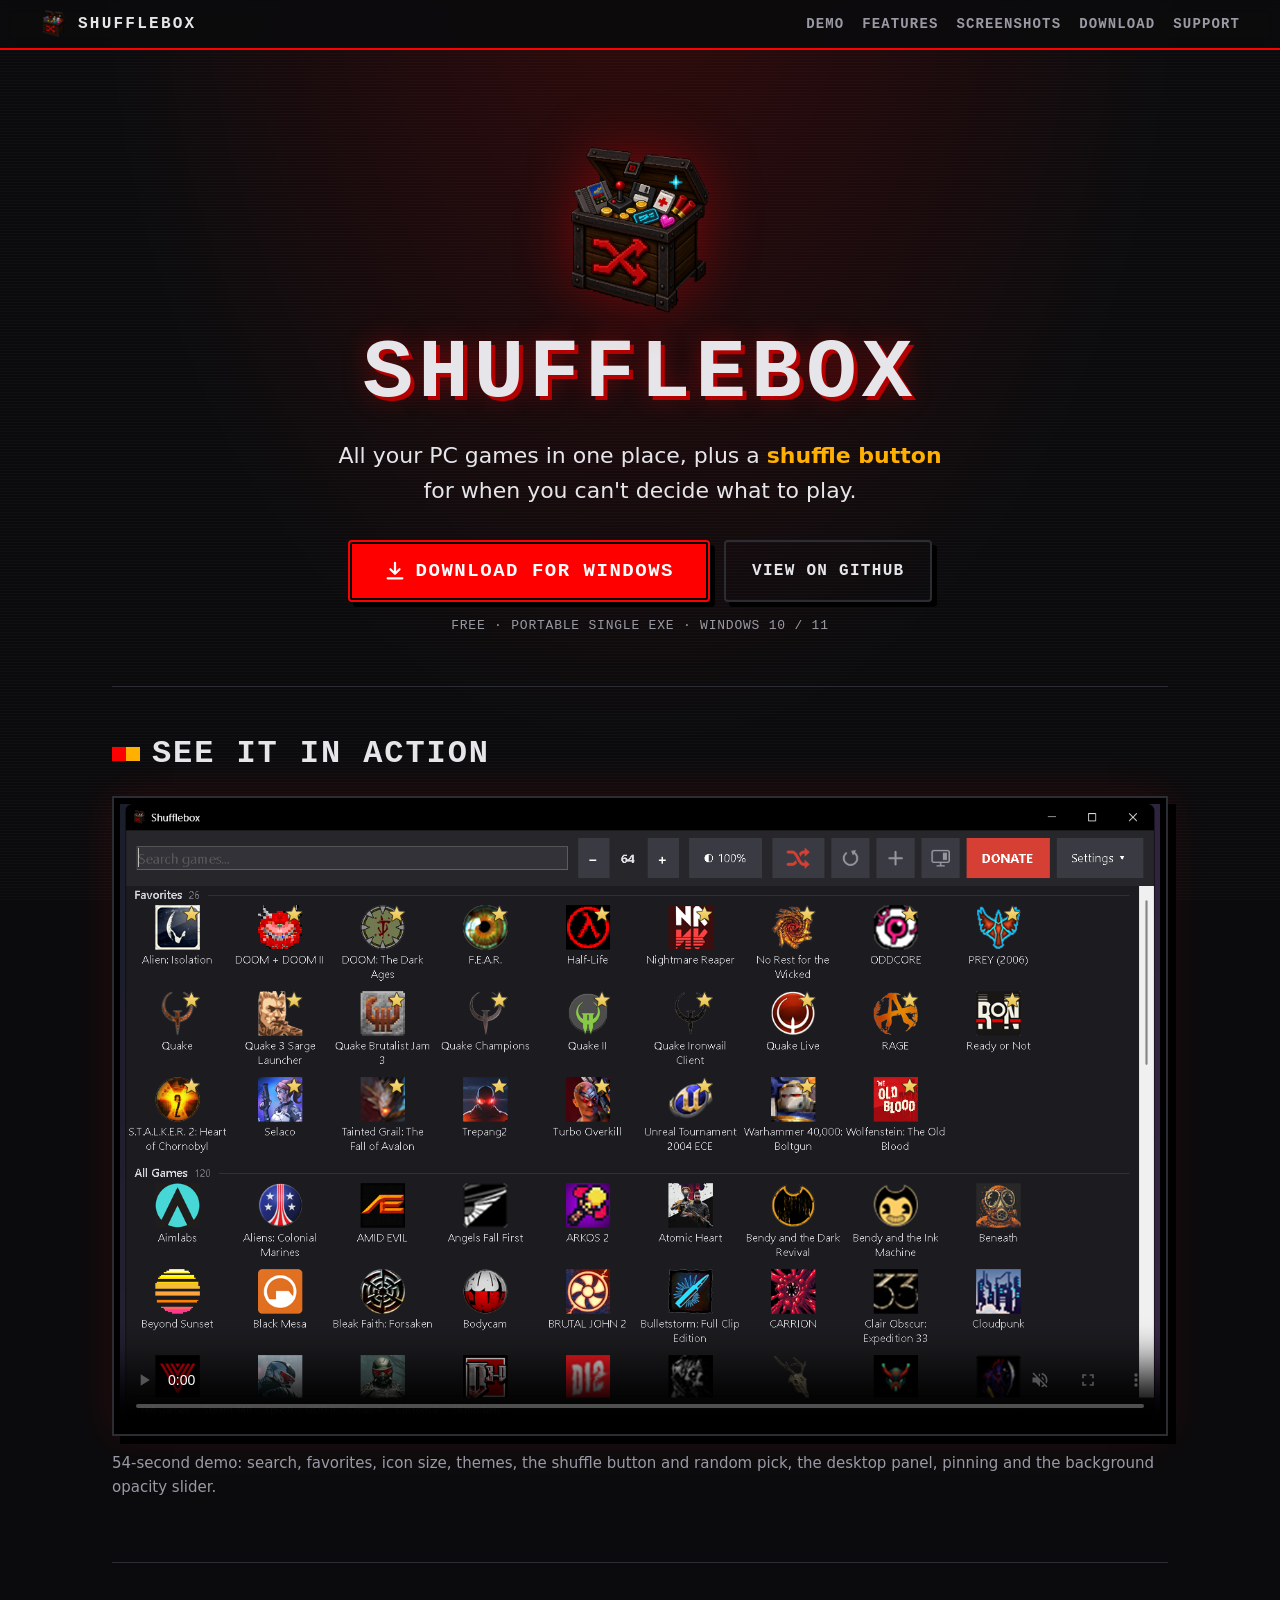
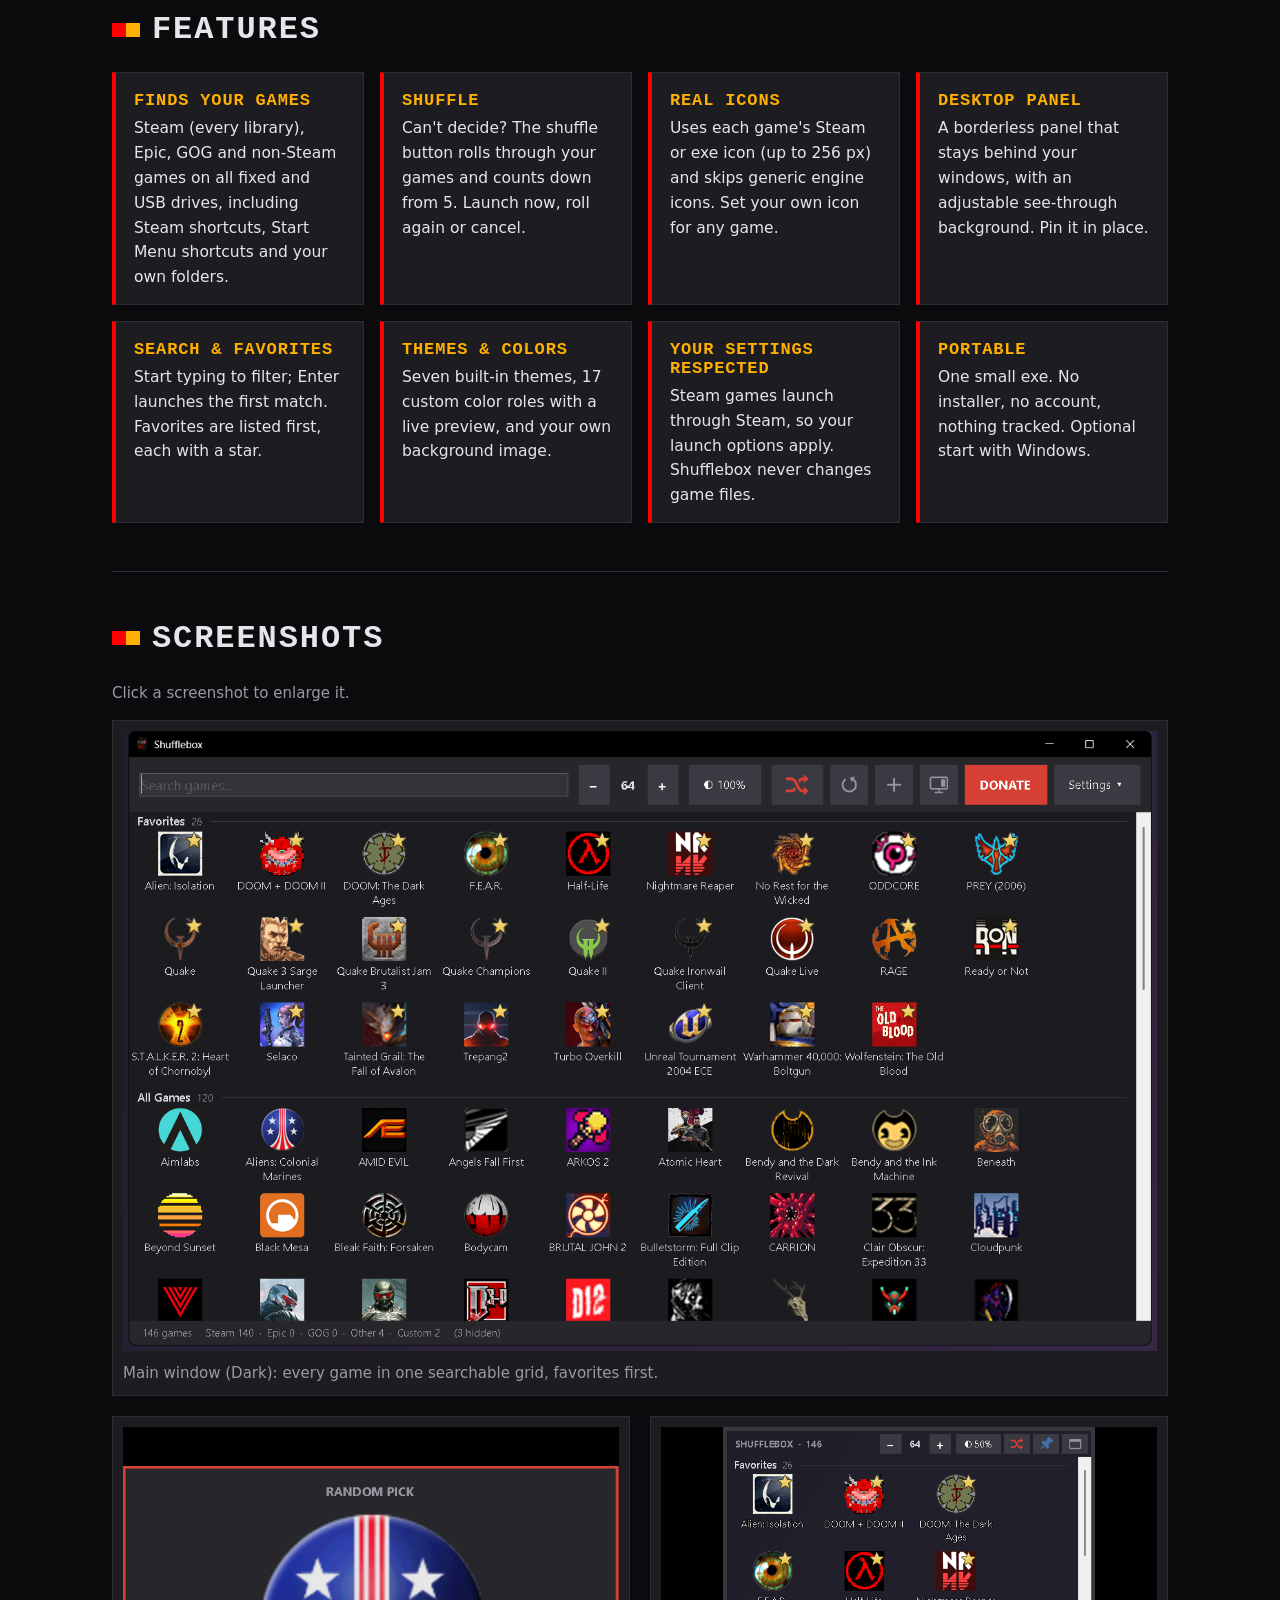
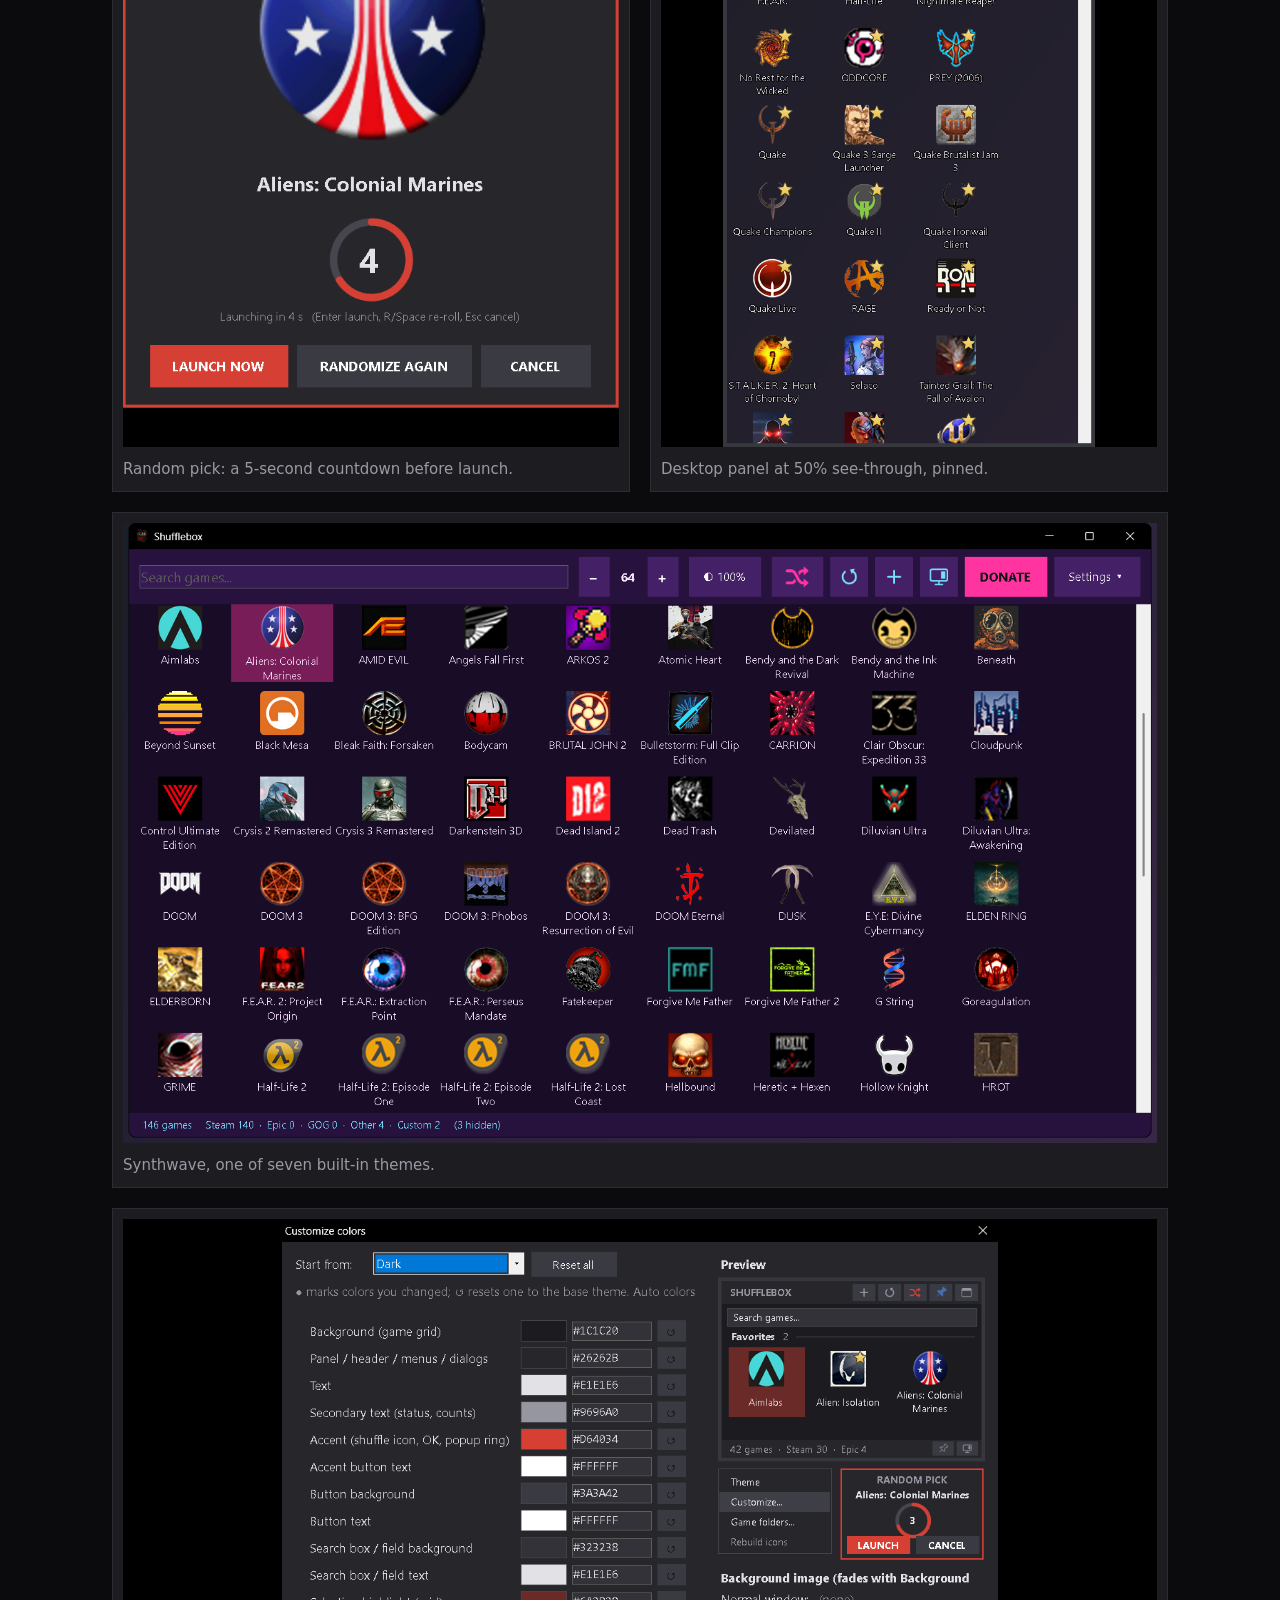
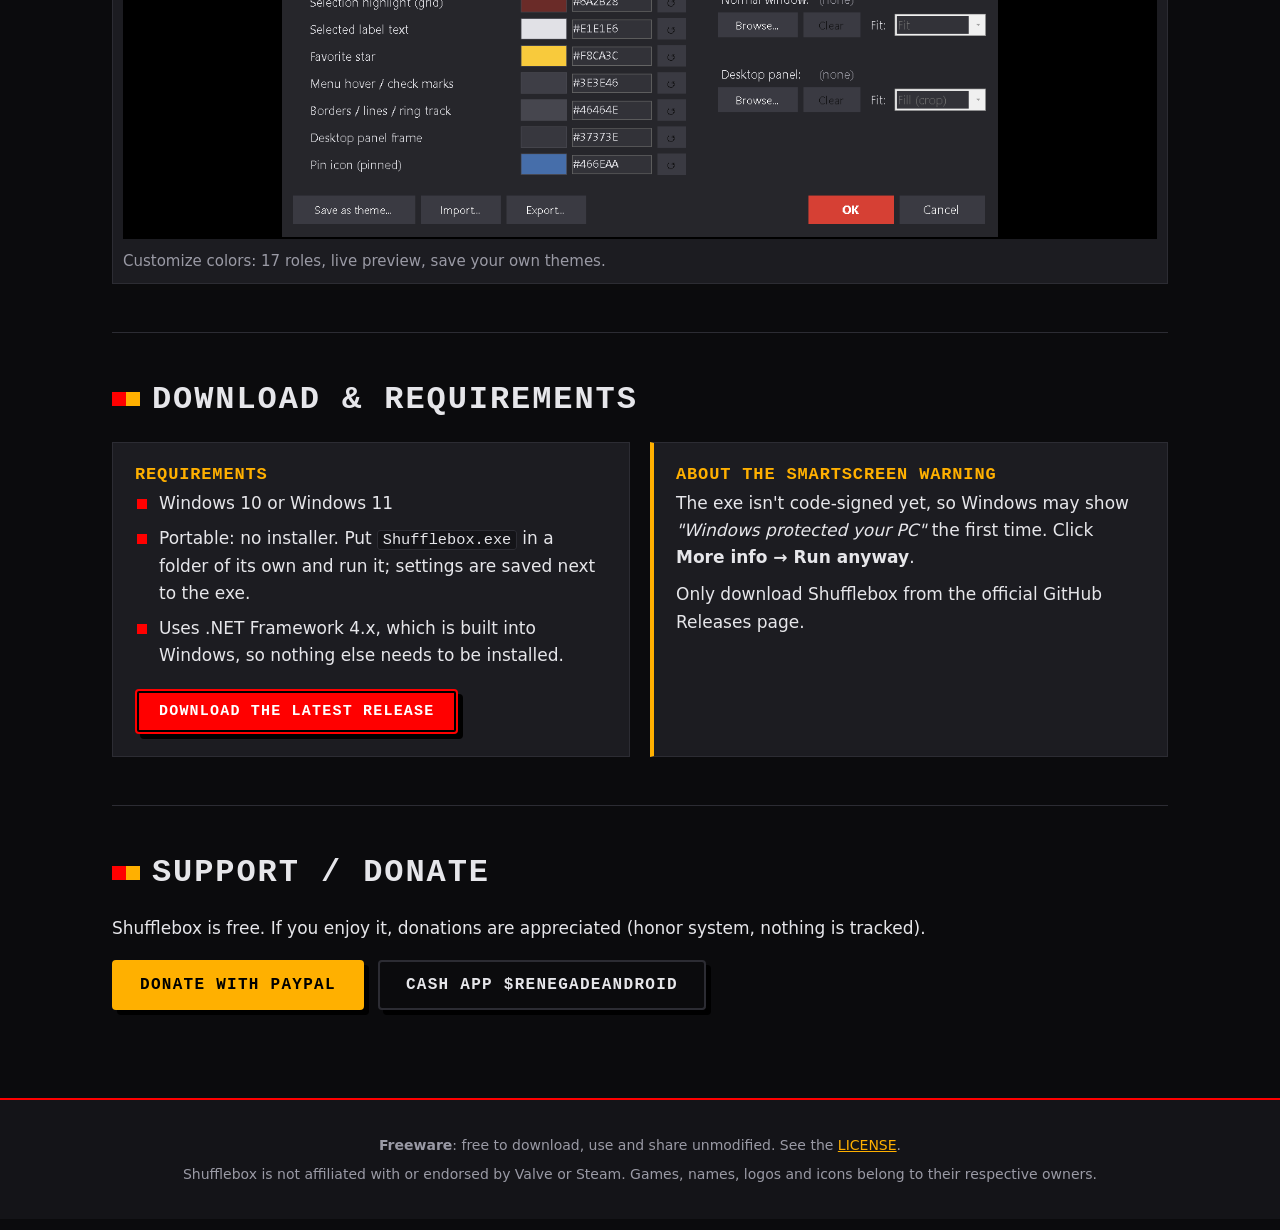
==== docs/index.html @ 8b1acd6e "Shufflebox v1.1.0: README, license, website and media" ====
<!DOCTYPE html>
<html lang="en">
<head>
  <meta charset="utf-8">
  <meta name="viewport" content="width=device-width, initial-scale=1">
  <title>Shufflebox: all your PC games in one place, plus a shuffle button</title>
  <meta name="description" content="Shufflebox is a free, portable Windows game launcher. It finds your Steam, Epic, GOG and non-Steam games, shows them with their real icons, and picks a random game when you can't decide.">
  <meta name="theme-color" content="#0b0b0d">
  <meta property="og:title" content="Shufflebox">
  <meta property="og:description" content="All your PC games in one place, plus a shuffle button for when you can't decide what to play.">
  <meta property="og:image" content="screenshots/main-dark.png">
  <link rel="icon" type="image/png" href="shufflebox-icon.png">
  <link rel="stylesheet" href="style.css">
</head>
<body>
  <a class="skip" href="#main">Skip to content</a>

  <header class="topbar">
    <a class="brand" href="#top"><img src="shufflebox-icon.png" alt="" width="28" height="28"> Shufflebox</a>
    <nav aria-label="Sections">
      <a href="#demo">Demo</a>
      <a href="#features">Features</a>
      <a href="#screenshots">Screenshots</a>
      <a href="#download">Download</a>
      <a href="#support">Support</a>
    </nav>
  </header>

  <main id="main">
    <section class="hero" id="top">
      <img class="logo" src="shufflebox-icon.png" alt="Shufflebox logo" width="168" height="168">
      <h1>Shufflebox</h1>
      <p class="tagline">All your PC games in one place, plus a <span class="hl">shuffle button</span> for when you can't decide what to play.</p>
      <div class="cta">
        <a class="btn btn-primary" href="https://github.com/RENEGADE-ANDROiD/Shufflebox/releases/latest">
          <svg aria-hidden="true" viewBox="0 0 24 24" width="22" height="22"><path d="M12 3v12m0 0-5-5m5 5 5-5M4 20h16" fill="none" stroke="currentColor" stroke-width="2.4" stroke-linecap="round" stroke-linejoin="round"/></svg>
          Download for Windows
        </a>
        <a class="btn btn-secondary" href="https://github.com/RENEGADE-ANDROiD/Shufflebox">View on GitHub</a>
      </div>
      <p class="fineprint">Free &middot; Portable single exe &middot; Windows 10 / 11</p>
    </section>

    <section id="demo" class="section">
      <h2><span class="pix" aria-hidden="true"></span>See it in action</h2>
      <div class="video-frame">
        <video controls muted loop playsinline preload="metadata" poster="screenshots/main-dark.png" width="1320" height="860">
          <source src="media/shufflebox-demo.mp4" type="video/mp4">
          Your browser can't play this video. <a href="media/shufflebox-demo.mp4">Download the demo (MP4)</a>.
        </video>
      </div>
      <p class="caption">54-second demo: search, favorites, icon size, themes, the shuffle button and random pick, the desktop panel, pinning and the background opacity slider.</p>
    </section>

    <section id="features" class="section">
      <h2><span class="pix" aria-hidden="true"></span>Features</h2>
      <ul class="features">
        <li><h3>Finds your games</h3><p>Steam (every library), Epic, GOG and non-Steam games on all fixed and USB drives, including Steam shortcuts, Start Menu shortcuts and your own folders.</p></li>
        <li><h3>Shuffle</h3><p>Can't decide? The shuffle button rolls through your games and counts down from 5. Launch now, roll again or cancel.</p></li>
        <li><h3>Real icons</h3><p>Uses each game's Steam or exe icon (up to 256 px) and skips generic engine icons. Set your own icon for any game.</p></li>
        <li><h3>Desktop panel</h3><p>A borderless panel that stays behind your windows, with an adjustable see-through background. Pin it in place.</p></li>
        <li><h3>Search &amp; favorites</h3><p>Start typing to filter; Enter launches the first match. Favorites are listed first, each with a star.</p></li>
        <li><h3>Themes &amp; colors</h3><p>Seven built-in themes, 17 custom color roles with a live preview, and your own background image.</p></li>
        <li><h3>Your settings respected</h3><p>Steam games launch through Steam, so your launch options apply. Shufflebox never changes game files.</p></li>
        <li><h3>Portable</h3><p>One small exe. No installer, no account, nothing tracked. Optional start with Windows.</p></li>
      </ul>
    </section>

    <section id="screenshots" class="section">
      <h2><span class="pix" aria-hidden="true"></span>Screenshots</h2>
      <p class="hint">Click a screenshot to enlarge it.</p>
      <div class="gallery">
        <figure class="wide">
          <a href="screenshots/main-dark.png" class="zoom"><img src="screenshots/main-dark.png" alt="Shufflebox main window in the Dark theme, with favorites first" loading="lazy" width="1500" height="900"></a>
          <figcaption>Main window (Dark): every game in one searchable grid, favorites first.</figcaption>
        </figure>
        <figure>
          <a href="screenshots/random-pick.png" class="zoom"><img src="screenshots/random-pick.png" alt="Random pick popup with a countdown ring and Launch now, Randomize again and Cancel buttons" loading="lazy" width="675" height="738"></a>
          <figcaption>Random pick: a 5-second countdown before launch.</figcaption>
        </figure>
        <figure>
          <a href="screenshots/desktop-panel.png" class="zoom"><img src="screenshots/desktop-panel.png" alt="Desktop panel mode with a 50 percent see-through background" loading="lazy" width="600" height="1000"></a>
          <figcaption>Desktop panel at 50% see-through, pinned.</figcaption>
        </figure>
        <figure class="wide">
          <a href="screenshots/theme-synthwave.png" class="zoom"><img src="screenshots/theme-synthwave.png" alt="Shufflebox in the Synthwave theme" loading="lazy" width="1500" height="900"></a>
          <figcaption>Synthwave, one of seven built-in themes.</figcaption>
        </figure>
        <figure class="wide">
          <a href="screenshots/customize-colors.png" class="zoom"><img src="screenshots/customize-colors.png" alt="Customize colors dialog with 17 color roles and a live preview" loading="lazy" width="1011" height="870"></a>
          <figcaption>Customize colors: 17 roles, live preview, save your own themes.</figcaption>
        </figure>
      </div>
    </section>

    <section id="download" class="section">
      <h2><span class="pix" aria-hidden="true"></span>Download &amp; requirements</h2>
      <div class="cols">
        <div class="card">
          <h3>Requirements</h3>
          <ul class="ticks">
            <li>Windows 10 or Windows 11</li>
            <li>Portable: no installer. Put <code>Shufflebox.exe</code> in a folder of its own and run it; settings are saved next to the exe.</li>
            <li>Uses .NET Framework 4.x, which is built into Windows, so nothing else needs to be installed.</li>
          </ul>
          <a class="btn btn-primary btn-small" href="https://github.com/RENEGADE-ANDROiD/Shufflebox/releases/latest">Download the latest release</a>
        </div>
        <div class="card note">
          <h3>About the SmartScreen warning</h3>
          <p>The exe isn't code-signed yet, so Windows may show <em>"Windows protected your PC"</em> the first time. Click <strong>More info &rarr; Run anyway</strong>.</p>
          <p>Only download Shufflebox from the official GitHub Releases page.</p>
        </div>
      </div>
    </section>

    <section id="support" class="section">
      <h2><span class="pix" aria-hidden="true"></span>Support / Donate</h2>
      <p>Shufflebox is free. If you enjoy it, donations are appreciated (honor system, nothing is tracked).</p>
      <div class="donate">
        <a class="btn btn-donate" href="https://www.paypal.com/cgi-bin/webscr?cmd=_donations&amp;business=shawnjwshackelford%40gmail.com&amp;currency_code=USD" rel="noopener">Donate with PayPal</a>
        <a class="btn btn-secondary" href="https://cash.app/$renegadeandroid" rel="noopener">Cash App $renegadeandroid</a>
      </div>
    </section>
  </main>

  <footer class="footer">
    <p><strong>Freeware</strong>: free to download, use and share unmodified. See the <a href="https://github.com/RENEGADE-ANDROiD/Shufflebox/blob/main/LICENSE">LICENSE</a>.</p>
    <p>Shufflebox is not affiliated with or endorsed by Valve or Steam. Games, names, logos and icons belong to their respective owners.</p>
  </footer>

  <dialog id="lightbox" aria-label="Enlarged screenshot">
    <button type="button" class="lb-close" aria-label="Close">&times;</button>
    <img alt="">
    <p class="lb-caption"></p>
  </dialog>

  <script>
    (function () {
      var lb = document.getElementById('lightbox');
      if (!lb || typeof lb.showModal !== 'function') return; // no <dialog> support: links simply open the image
      var img = lb.querySelector('img'), cap = lb.querySelector('.lb-caption'), last = null;
      document.querySelectorAll('a.zoom').forEach(function (a) {
        a.addEventListener('click', function (e) {
          e.preventDefault(); last = a;
          var t = a.querySelector('img'), fc = a.parentNode.querySelector('figcaption');
          img.src = a.getAttribute('href'); img.alt = t ? t.alt : '';
          cap.textContent = fc ? fc.textContent : '';
          lb.showModal();
        });
      });
      lb.querySelector('.lb-close').addEventListener('click', function () { lb.close(); });
      lb.addEventListener('click', function (e) { if (e.target === lb) lb.close(); });
      lb.addEventListener('close', function () { if (last) last.focus(); });
    })();
  </script>
</body>
</html>
---- docs/style.css ----
/* Shufflebox site: dark retro theme. No frameworks, no web fonts, no trackers. */
:root {
  --bg: #0b0b0d;
  --bg2: #141418;
  --panel: #1c1c21;
  --line: #2c2c33;
  --fg: #e6e6ea;
  --dim: #9a9aa5;
  --red: #ff0000;
  --red-dark: #b30000;
  --amber: #ffb000;
  --radius: 4px;
  --mono: ui-monospace, "Cascadia Mono", Consolas, "Lucida Console", monospace;
  --sans: system-ui, -apple-system, "Segoe UI", Roboto, "Helvetica Neue", Arial, sans-serif;
}
* { box-sizing: border-box; }
html { scroll-behavior: smooth; }
@media (prefers-reduced-motion: reduce) { html { scroll-behavior: auto; } * { transition: none !important; } }
body {
  margin: 0; background: var(--bg); color: var(--fg); font: 17px/1.6 var(--sans);
  /* subtle scanlines + pixel grid */
  background-image:
    repeating-linear-gradient(0deg, rgba(255,255,255,.018) 0 1px, transparent 1px 3px),
    radial-gradient(ellipse at 50% -10%, rgba(255,0,0,.16), transparent 60%);
  background-attachment: fixed;
}
img, video { max-width: 100%; height: auto; display: block; }
a { color: var(--amber); }
a:hover { color: #ffd060; }
:focus-visible { outline: 3px solid var(--amber); outline-offset: 3px; }
code { font-family: var(--mono); font-size: .9em; background: var(--bg2); border: 1px solid var(--line); padding: 0 .3em; border-radius: 3px; }

.skip { position: absolute; left: -999px; top: 8px; background: var(--amber); color: #000; padding: 8px 14px; z-index: 10; font-weight: 700; }
.skip:focus { left: 8px; }

.topbar {
  position: sticky; top: 0; z-index: 5; display: flex; align-items: center; justify-content: space-between; gap: 16px;
  padding: 10px clamp(16px, 4vw, 40px); background: rgba(11,11,13,.92); border-bottom: 2px solid var(--red);
  backdrop-filter: blur(6px);
}
.brand { display: flex; align-items: center; gap: 10px; color: var(--fg); text-decoration: none; font: 700 16px var(--mono); letter-spacing: .14em; text-transform: uppercase; }
.brand img { image-rendering: auto; }
.topbar nav { display: flex; flex-wrap: wrap; gap: 4px 18px; }
.topbar nav a { color: var(--dim); text-decoration: none; font: 600 14px var(--mono); text-transform: uppercase; letter-spacing: .08em; }
.topbar nav a:hover { color: var(--amber); }

main { max-width: 1120px; margin: 0 auto; padding: 0 clamp(16px, 4vw, 32px); }

.hero { text-align: center; padding: clamp(48px, 9vw, 96px) 0 40px; }
.logo { margin: 0 auto 18px; width: clamp(112px, 18vw, 168px); filter: drop-shadow(0 0 28px rgba(255,0,0,.35)); }
h1 {
  margin: 0; font: 800 clamp(44px, 8vw, 84px)/1 var(--mono); letter-spacing: .06em; text-transform: uppercase;
  color: var(--fg); text-shadow: 4px 4px 0 var(--red-dark), 0 0 24px rgba(255,0,0,.35);
}
.tagline { max-width: 640px; margin: 22px auto 0; font-size: clamp(18px, 2.4vw, 22px); color: var(--fg); }
.hl { color: var(--amber); font-weight: 700; }
.cta { display: flex; flex-wrap: wrap; justify-content: center; gap: 14px; margin-top: 32px; }
.fineprint { margin-top: 16px; color: var(--dim); font: 13px var(--mono); letter-spacing: .06em; text-transform: uppercase; }

.btn {
  display: inline-flex; align-items: center; gap: 10px; padding: 14px 26px; border-radius: var(--radius);
  font: 700 16px var(--mono); letter-spacing: .08em; text-transform: uppercase; text-decoration: none;
  border: 2px solid transparent; transition: transform .08s, box-shadow .08s, background .15s;
}
.btn-primary { background: var(--red); color: #fff; box-shadow: 5px 5px 0 #000, 0 0 0 2px #000 inset; font-size: 19px; padding: 18px 34px; }
.btn-primary:hover { color: #fff; background: #ff2a2a; transform: translate(-1px,-1px); box-shadow: 7px 7px 0 #000, 0 0 22px rgba(255,0,0,.5); }
.btn-primary:active { transform: translate(3px,3px); box-shadow: 2px 2px 0 #000; }
.btn-small { font-size: 15px; padding: 12px 22px; margin-top: 8px; }
.btn-secondary { background: transparent; color: var(--fg); border-color: var(--line); box-shadow: 5px 5px 0 #000; }
.btn-secondary:hover { color: var(--amber); border-color: var(--amber); }
.btn-donate { background: var(--amber); color: #000; box-shadow: 5px 5px 0 #000; }
.btn-donate:hover { color: #000; background: #ffc433; }

.section { padding: 48px 0; border-top: 1px solid var(--line); }
h2 { display: flex; align-items: center; gap: 12px; margin: 0 0 24px; font: 800 clamp(24px, 3.4vw, 32px) var(--mono); text-transform: uppercase; letter-spacing: .06em; }
.pix { width: 14px; height: 14px; background: var(--red); box-shadow: 14px 0 0 var(--amber); margin-right: 14px; flex: none; }
h3 { margin: 0 0 6px; font: 700 17px var(--mono); color: var(--amber); text-transform: uppercase; letter-spacing: .05em; }

.video-frame { border: 2px solid var(--line); background: #000; padding: 6px; box-shadow: 8px 8px 0 #000, 0 0 40px rgba(255,0,0,.12); }
.caption, .hint { color: var(--dim); font-size: 15px; }

.features { list-style: none; padding: 0; margin: 0; display: grid; grid-template-columns: repeat(auto-fit, minmax(240px, 1fr)); gap: 16px; }
.features li { background: var(--panel); border: 1px solid var(--line); border-left: 4px solid var(--red); padding: 18px 18px 14px; }
.features p { margin: 0; color: var(--fg); font-size: 15.5px; }

.gallery { display: grid; grid-template-columns: repeat(2, 1fr); gap: 20px; }
.gallery figure { margin: 0; background: var(--panel); border: 1px solid var(--line); padding: 10px; display: flex; flex-direction: column; }
.gallery figure.wide { grid-column: 1 / -1; }
.gallery a.zoom { display: block; background: #000; cursor: zoom-in; flex: 1; display: flex; align-items: center; justify-content: center; }
.gallery a.zoom img { max-height: 620px; width: auto; }
.gallery figcaption { margin-top: 10px; color: var(--dim); font-size: 15px; }

.cols { display: grid; grid-template-columns: repeat(auto-fit, minmax(300px, 1fr)); gap: 20px; }
.card { background: var(--panel); border: 1px solid var(--line); padding: 22px; }
.card.note { border-left: 4px solid var(--amber); }
.card p { margin: 0 0 10px; }
.ticks { margin: 0 0 12px; padding-left: 0; list-style: none; }
.ticks li { position: relative; padding-left: 24px; margin-bottom: 8px; }
.ticks li::before { content: ""; position: absolute; left: 2px; top: .55em; width: 10px; height: 10px; background: var(--red); }

.donate { display: flex; flex-wrap: wrap; gap: 14px; margin-top: 18px; }

.footer { margin-top: 40px; padding: 28px clamp(16px, 4vw, 40px); border-top: 2px solid var(--red); background: var(--bg2); color: var(--dim); text-align: center; font-size: 14px; }
.footer p { margin: 6px 0; }

dialog#lightbox { padding: 0; border: 2px solid var(--red); background: var(--bg); color: var(--fg); max-width: 96vw; max-height: 94vh; }
dialog#lightbox::backdrop { background: rgba(0,0,0,.85); }
dialog#lightbox img { max-width: 94vw; max-height: 84vh; width: auto; margin: 0 auto; }
.lb-caption { margin: 0; padding: 10px 14px; color: var(--dim); font-size: 15px; }
.lb-close { position: absolute; top: 6px; right: 8px; width: 40px; height: 40px; border: 0; background: var(--red); color: #fff; font-size: 28px; line-height: 1; cursor: pointer; }

@media (max-width: 720px) {
  .topbar { flex-direction: column; align-items: flex-start; gap: 6px; }
  .gallery { grid-template-columns: 1fr; }
  .btn-primary { width: 100%; justify-content: center; }
}
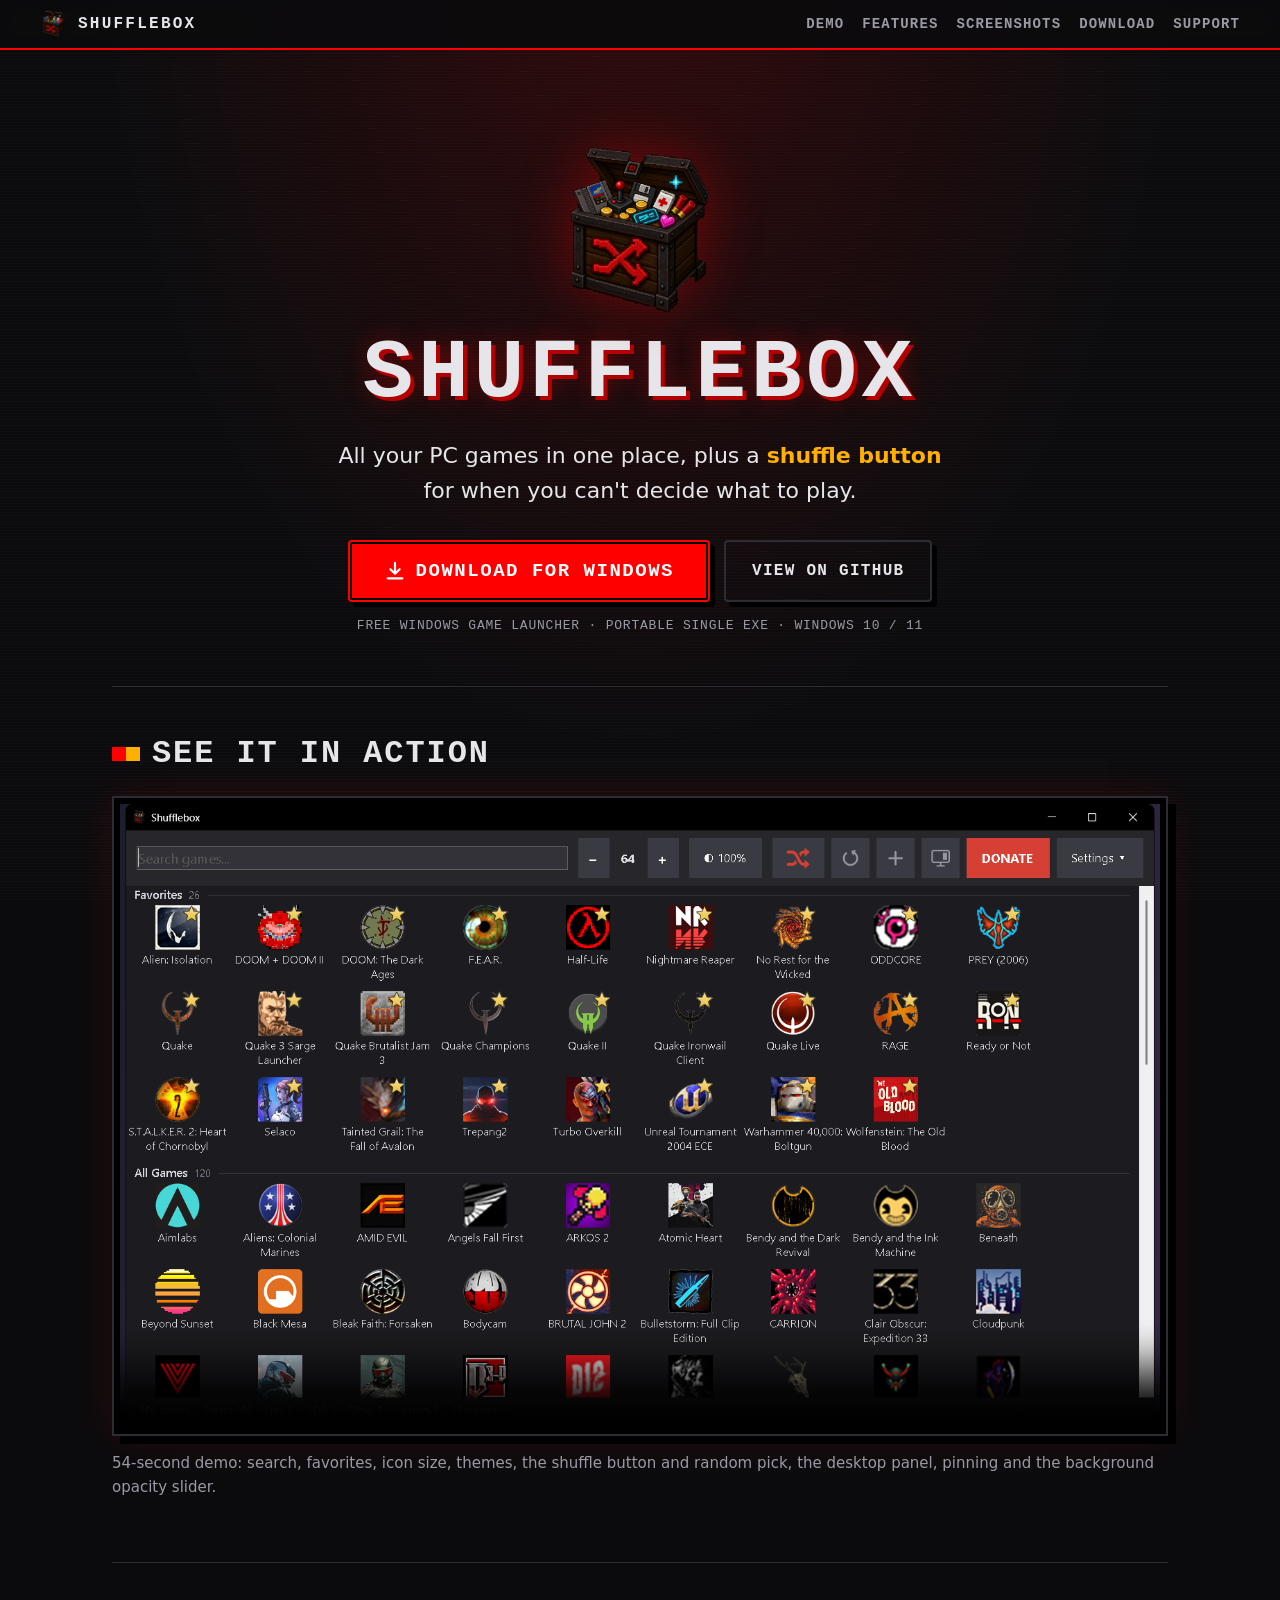
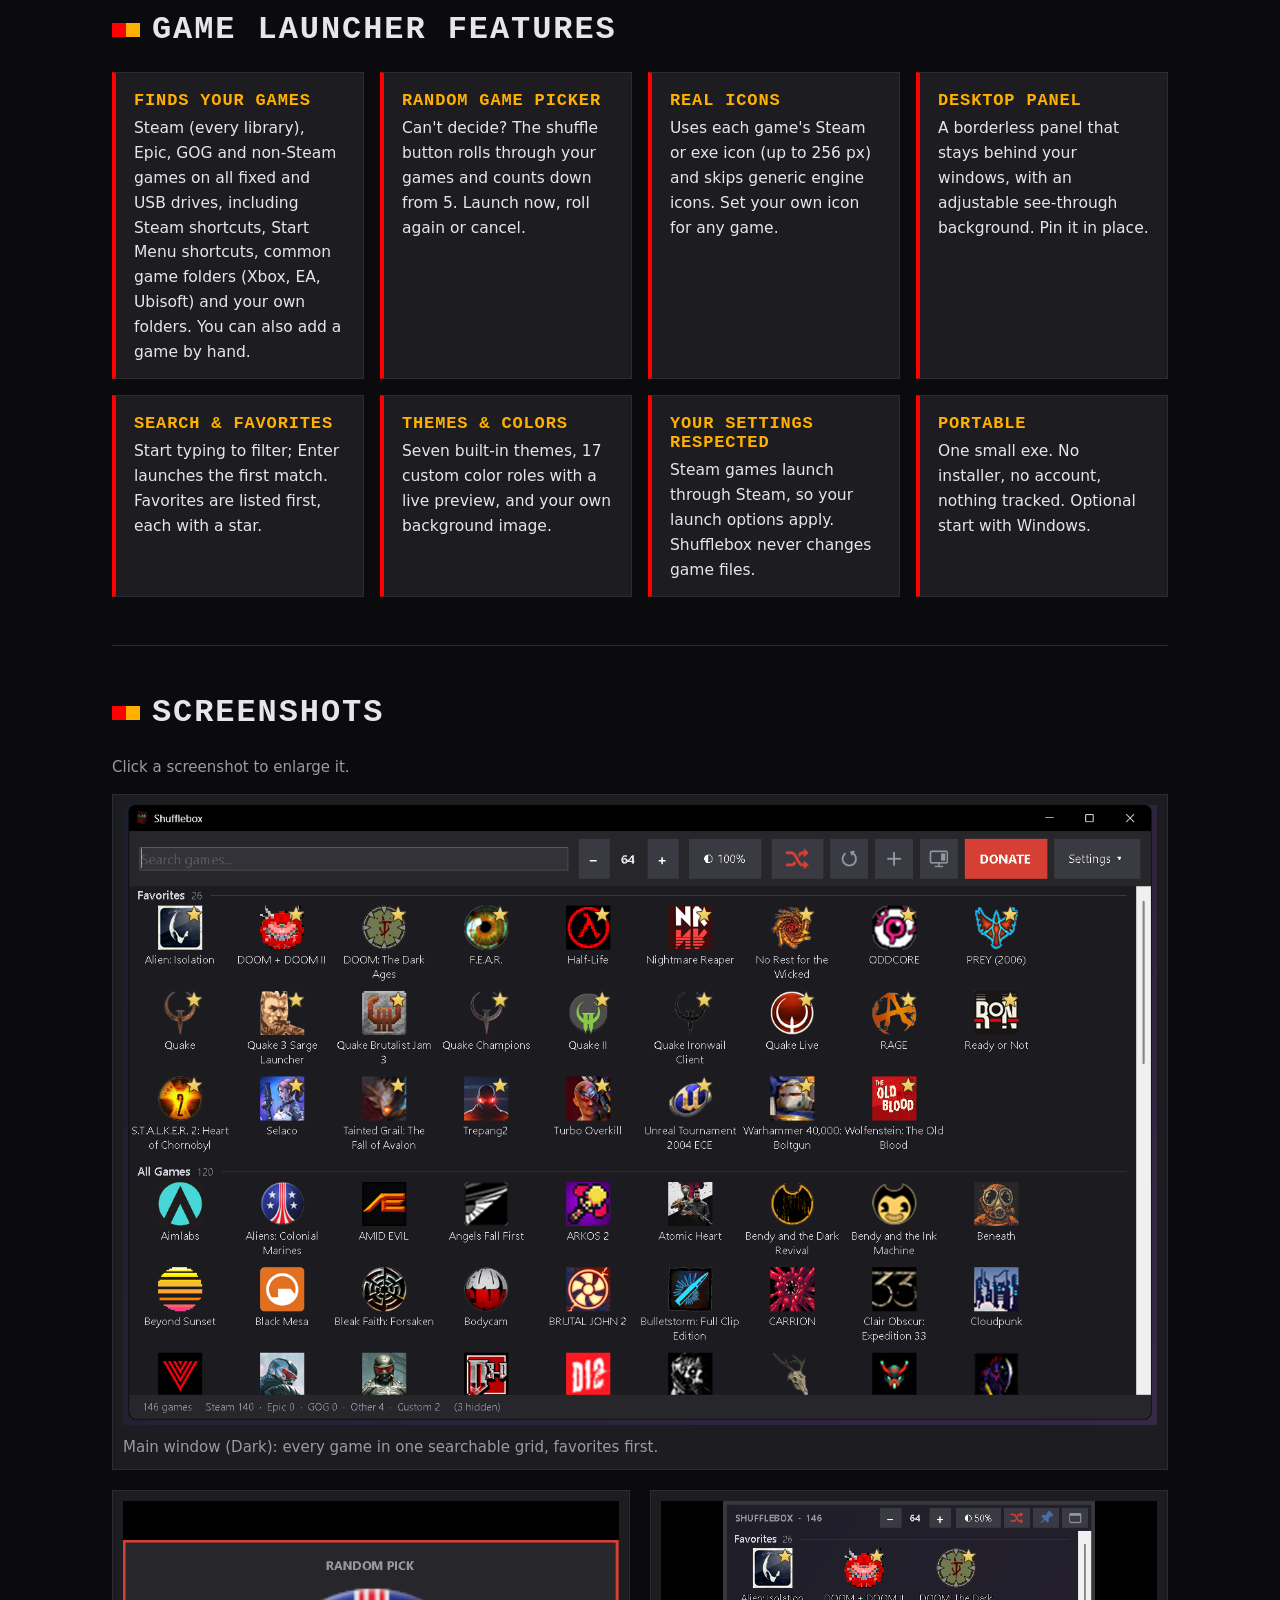
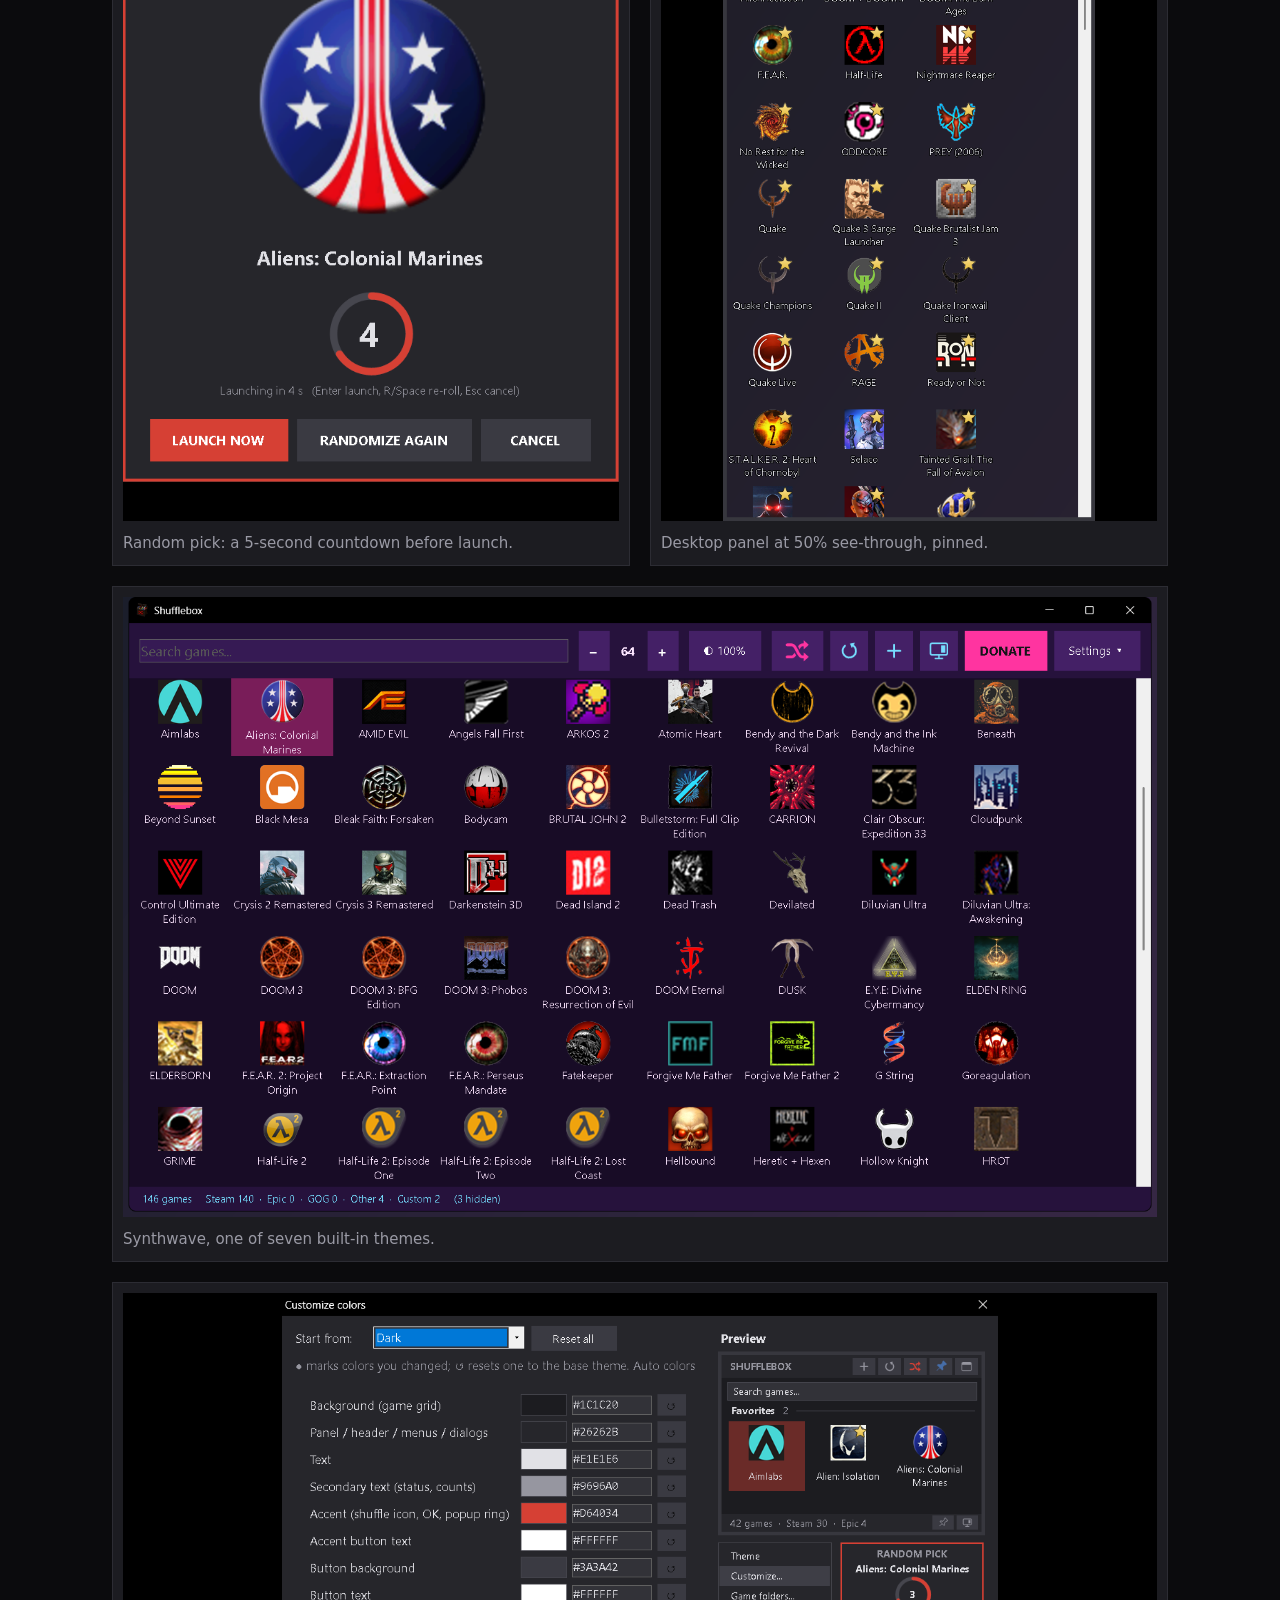
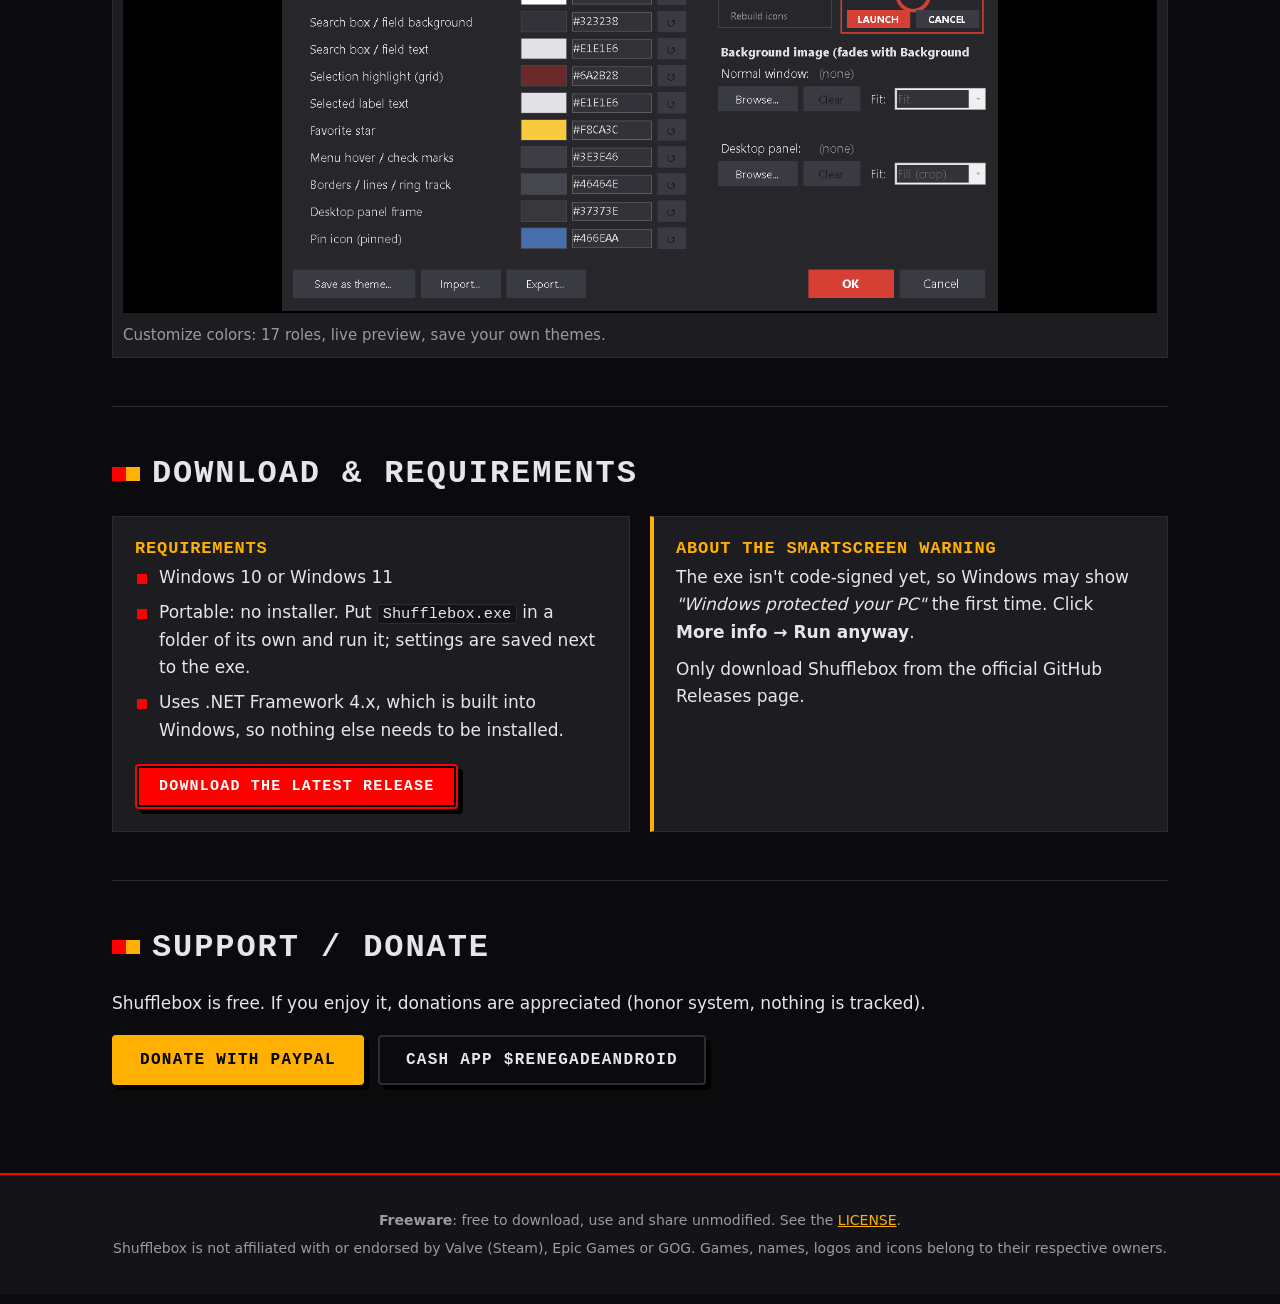
==== commit 4038e986: "Site SEO: absolute og:image, og:url/type, canonical, Twitter card, JSON-LD SoftwareApplication; add " ====
--- a/docs/index.html
+++ b/docs/index.html
@@ -3,12 +3,44 @@
 <head>
   <meta charset="utf-8">
   <meta name="viewport" content="width=device-width, initial-scale=1">
-  <title>Shufflebox: all your PC games in one place, plus a shuffle button</title>
-  <meta name="description" content="Shufflebox is a free, portable Windows game launcher. It finds your Steam, Epic, GOG and non-Steam games, shows them with their real icons, and picks a random game when you can't decide.">
+  <title>Shufflebox: free Windows game launcher with a random game picker</title>
+  <meta name="description" content="Shufflebox is a free, portable Windows game launcher. It finds your Steam, Epic, GOG and non-Steam games on every drive, shows them with their real icons, and picks a random game when you can't decide.">
+  <link rel="canonical" href="https://renegade-android.github.io/Shufflebox/">
   <meta name="theme-color" content="#0b0b0d">
-  <meta property="og:title" content="Shufflebox">
-  <meta property="og:description" content="All your PC games in one place, plus a shuffle button for when you can't decide what to play.">
-  <meta property="og:image" content="screenshots/main-dark.png">
+  <meta property="og:type" content="website">
+  <meta property="og:site_name" content="Shufflebox">
+  <meta property="og:url" content="https://renegade-android.github.io/Shufflebox/">
+  <meta property="og:title" content="Shufflebox: free Windows game launcher with a shuffle button">
+  <meta property="og:description" content="All your PC games in one place (Steam, Epic, GOG and non-Steam), plus a shuffle button for when you can't decide what to play.">
+  <meta property="og:image" content="https://renegade-android.github.io/Shufflebox/screenshots/main-dark.png">
+  <meta property="og:image:width" content="1500">
+  <meta property="og:image:height" content="900">
+  <meta property="og:image:alt" content="Shufflebox main window showing a grid of PC games with their icons">
+  <meta name="twitter:card" content="summary_large_image">
+  <meta name="twitter:site" content="@RenegadeAndroid">
+  <meta name="twitter:title" content="Shufflebox: free Windows game launcher with a shuffle button">
+  <meta name="twitter:description" content="All your PC games in one place (Steam, Epic, GOG and non-Steam), plus a shuffle button for when you can't decide what to play.">
+  <meta name="twitter:image" content="https://renegade-android.github.io/Shufflebox/screenshots/main-dark.png">
+  <meta name="twitter:image:alt" content="Shufflebox main window showing a grid of PC games with their icons">
+  <script type="application/ld+json">
+  {
+    "@context": "https://schema.org",
+    "@type": "SoftwareApplication",
+    "name": "Shufflebox",
+    "description": "Shufflebox is a free, portable Windows game launcher. It finds your Steam, Epic, GOG and non-Steam games on every drive, shows them with their real icons, and picks a random game when you can't decide.",
+    "url": "https://renegade-android.github.io/Shufflebox/",
+    "operatingSystem": "Windows 10, Windows 11",
+    "applicationCategory": "GameApplication",
+    "applicationSubCategory": "Game launcher",
+    "softwareVersion": "1.1.0",
+    "isAccessibleForFree": true,
+    "offers": { "@type": "Offer", "price": "0", "priceCurrency": "USD" },
+    "downloadUrl": "https://github.com/RENEGADE-ANDROiD/Shufflebox/releases/latest",
+    "screenshot": "https://renegade-android.github.io/Shufflebox/screenshots/main-dark.png",
+    "image": "https://renegade-android.github.io/Shufflebox/shufflebox-icon.png",
+    "author": { "@type": "Person", "name": "RENEGADE ANDROiD", "url": "https://github.com/RENEGADE-ANDROiD" }
+  }
+  </script>
   <link rel="icon" type="image/png" href="shufflebox-icon.png">
   <link rel="stylesheet" href="style.css">
 </head>
@@ -29,7 +61,7 @@
   <main id="main">
     <section class="hero" id="top">
       <img class="logo" src="shufflebox-icon.png" alt="Shufflebox logo" width="168" height="168">
-      <h1>Shufflebox</h1>
+      <h1>Shufflebox<span class="sr-only">: free Windows game launcher</span></h1>
       <p class="tagline">All your PC games in one place, plus a <span class="hl">shuffle button</span> for when you can't decide what to play.</p>
       <div class="cta">
         <a class="btn btn-primary" href="https://github.com/RENEGADE-ANDROiD/Shufflebox/releases/latest">
@@ -38,7 +70,7 @@
         </a>
         <a class="btn btn-secondary" href="https://github.com/RENEGADE-ANDROiD/Shufflebox">View on GitHub</a>
       </div>
-      <p class="fineprint">Free &middot; Portable single exe &middot; Windows 10 / 11</p>
+      <p class="fineprint">Free Windows game launcher &middot; Portable single exe &middot; Windows 10 / 11</p>
     </section>
 
     <section id="demo" class="section">
@@ -53,10 +85,10 @@
     </section>
 
     <section id="features" class="section">
-      <h2><span class="pix" aria-hidden="true"></span>Features</h2>
+      <h2><span class="pix" aria-hidden="true"></span>Game launcher features</h2>
       <ul class="features">
-        <li><h3>Finds your games</h3><p>Steam (every library), Epic, GOG and non-Steam games on all fixed and USB drives, including Steam shortcuts, Start Menu shortcuts and your own folders.</p></li>
-        <li><h3>Shuffle</h3><p>Can't decide? The shuffle button rolls through your games and counts down from 5. Launch now, roll again or cancel.</p></li>
+        <li><h3>Finds your games</h3><p>Steam (every library), Epic, GOG and non-Steam games on all fixed and USB drives, including Steam shortcuts, Start Menu shortcuts, common game folders (Xbox, EA, Ubisoft) and your own folders. You can also add a game by hand.</p></li>
+        <li><h3>Random game picker</h3><p>Can't decide? The shuffle button rolls through your games and counts down from 5. Launch now, roll again or cancel.</p></li>
         <li><h3>Real icons</h3><p>Uses each game's Steam or exe icon (up to 256 px) and skips generic engine icons. Set your own icon for any game.</p></li>
         <li><h3>Desktop panel</h3><p>A borderless panel that stays behind your windows, with an adjustable see-through background. Pin it in place.</p></li>
         <li><h3>Search &amp; favorites</h3><p>Start typing to filter; Enter launches the first match. Favorites are listed first, each with a star.</p></li>
@@ -125,7 +157,7 @@
 
   <footer class="footer">
     <p><strong>Freeware</strong>: free to download, use and share unmodified. See the <a href="https://github.com/RENEGADE-ANDROiD/Shufflebox/blob/main/LICENSE">LICENSE</a>.</p>
-    <p>Shufflebox is not affiliated with or endorsed by Valve or Steam. Games, names, logos and icons belong to their respective owners.</p>
+    <p>Shufflebox is not affiliated with or endorsed by Valve (Steam), Epic Games or GOG. Games, names, logos and icons belong to their respective owners.</p>
   </footer>
 
   <dialog id="lightbox" aria-label="Enlarged screenshot">
--- a/docs/style.css
+++ b/docs/style.css
@@ -32,6 +32,7 @@
 
 .skip { position: absolute; left: -999px; top: 8px; background: var(--amber); color: #000; padding: 8px 14px; z-index: 10; font-weight: 700; }
 .skip:focus { left: 8px; }
+.sr-only { position: absolute; width: 1px; height: 1px; padding: 0; margin: -1px; overflow: hidden; clip: rect(0 0 0 0); white-space: nowrap; border: 0; }
 
 .topbar {
   position: sticky; top: 0; z-index: 5; display: flex; align-items: center; justify-content: space-between; gap: 16px;
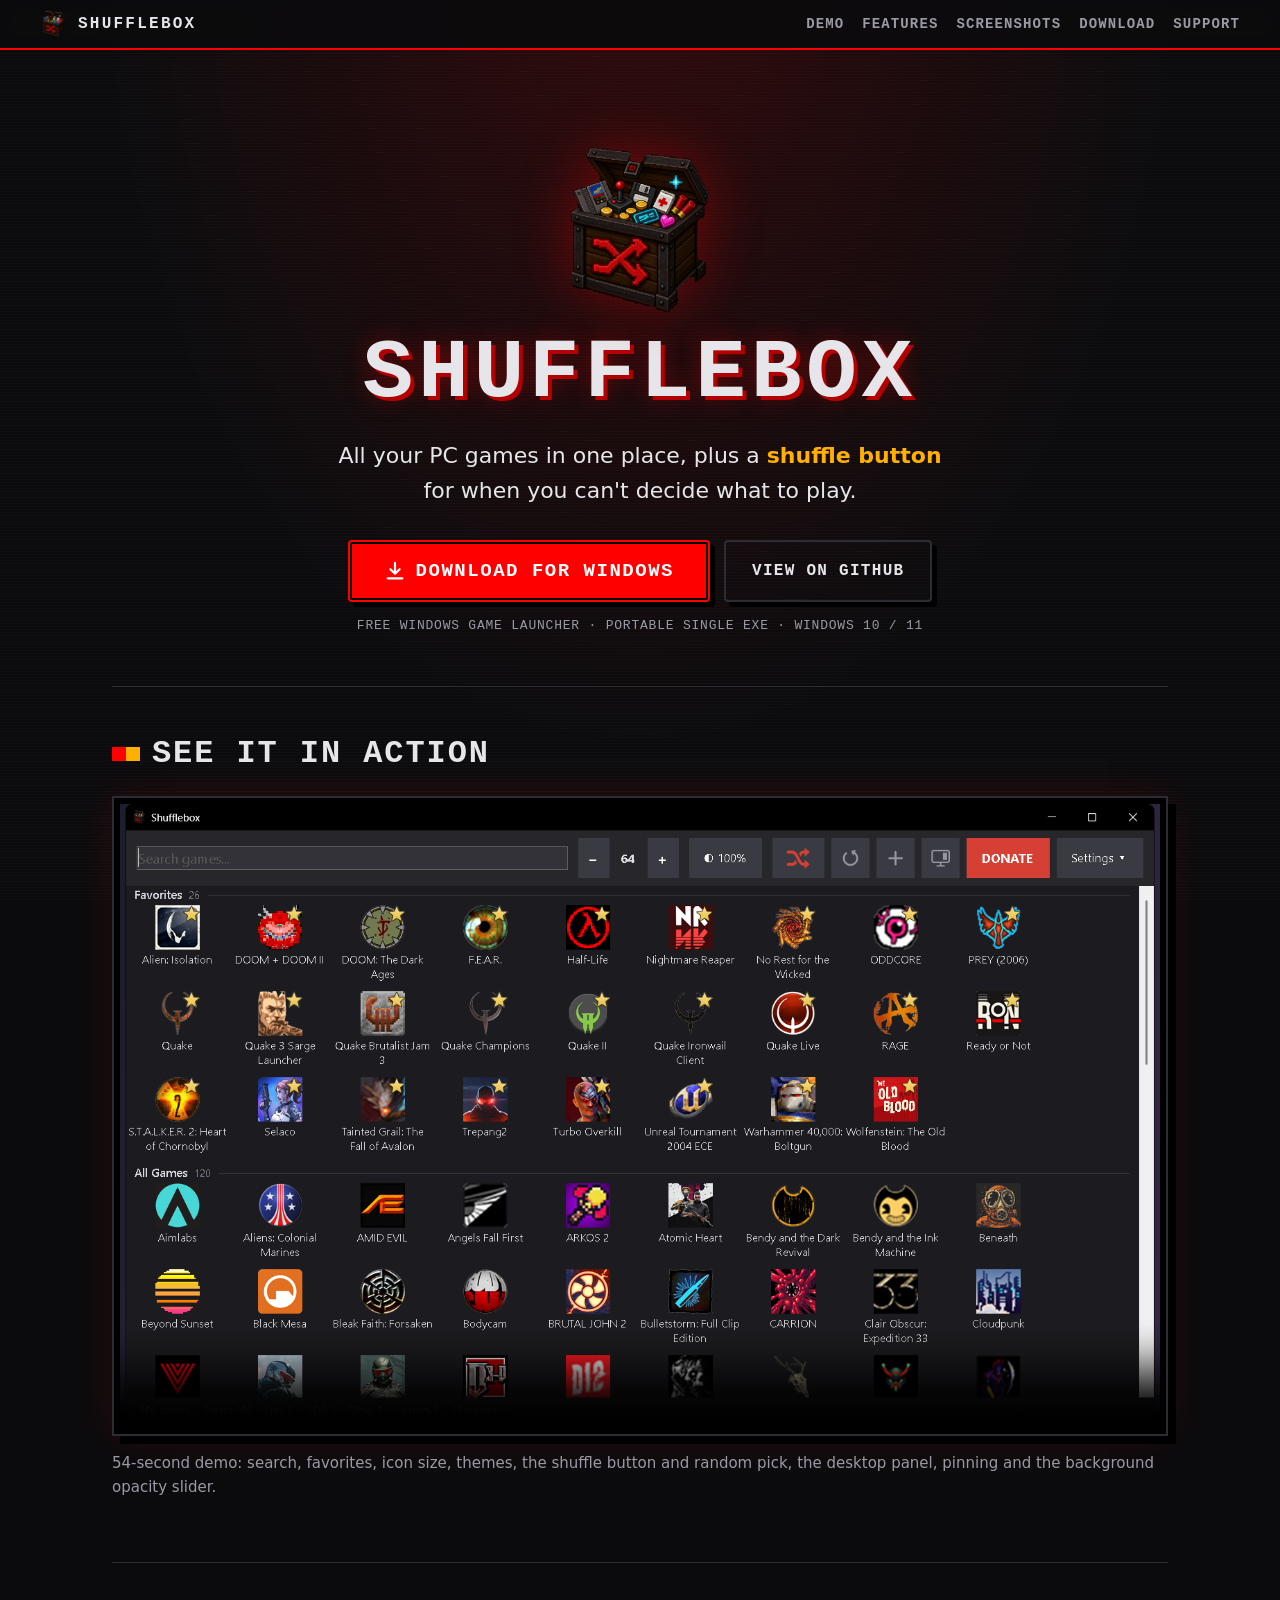
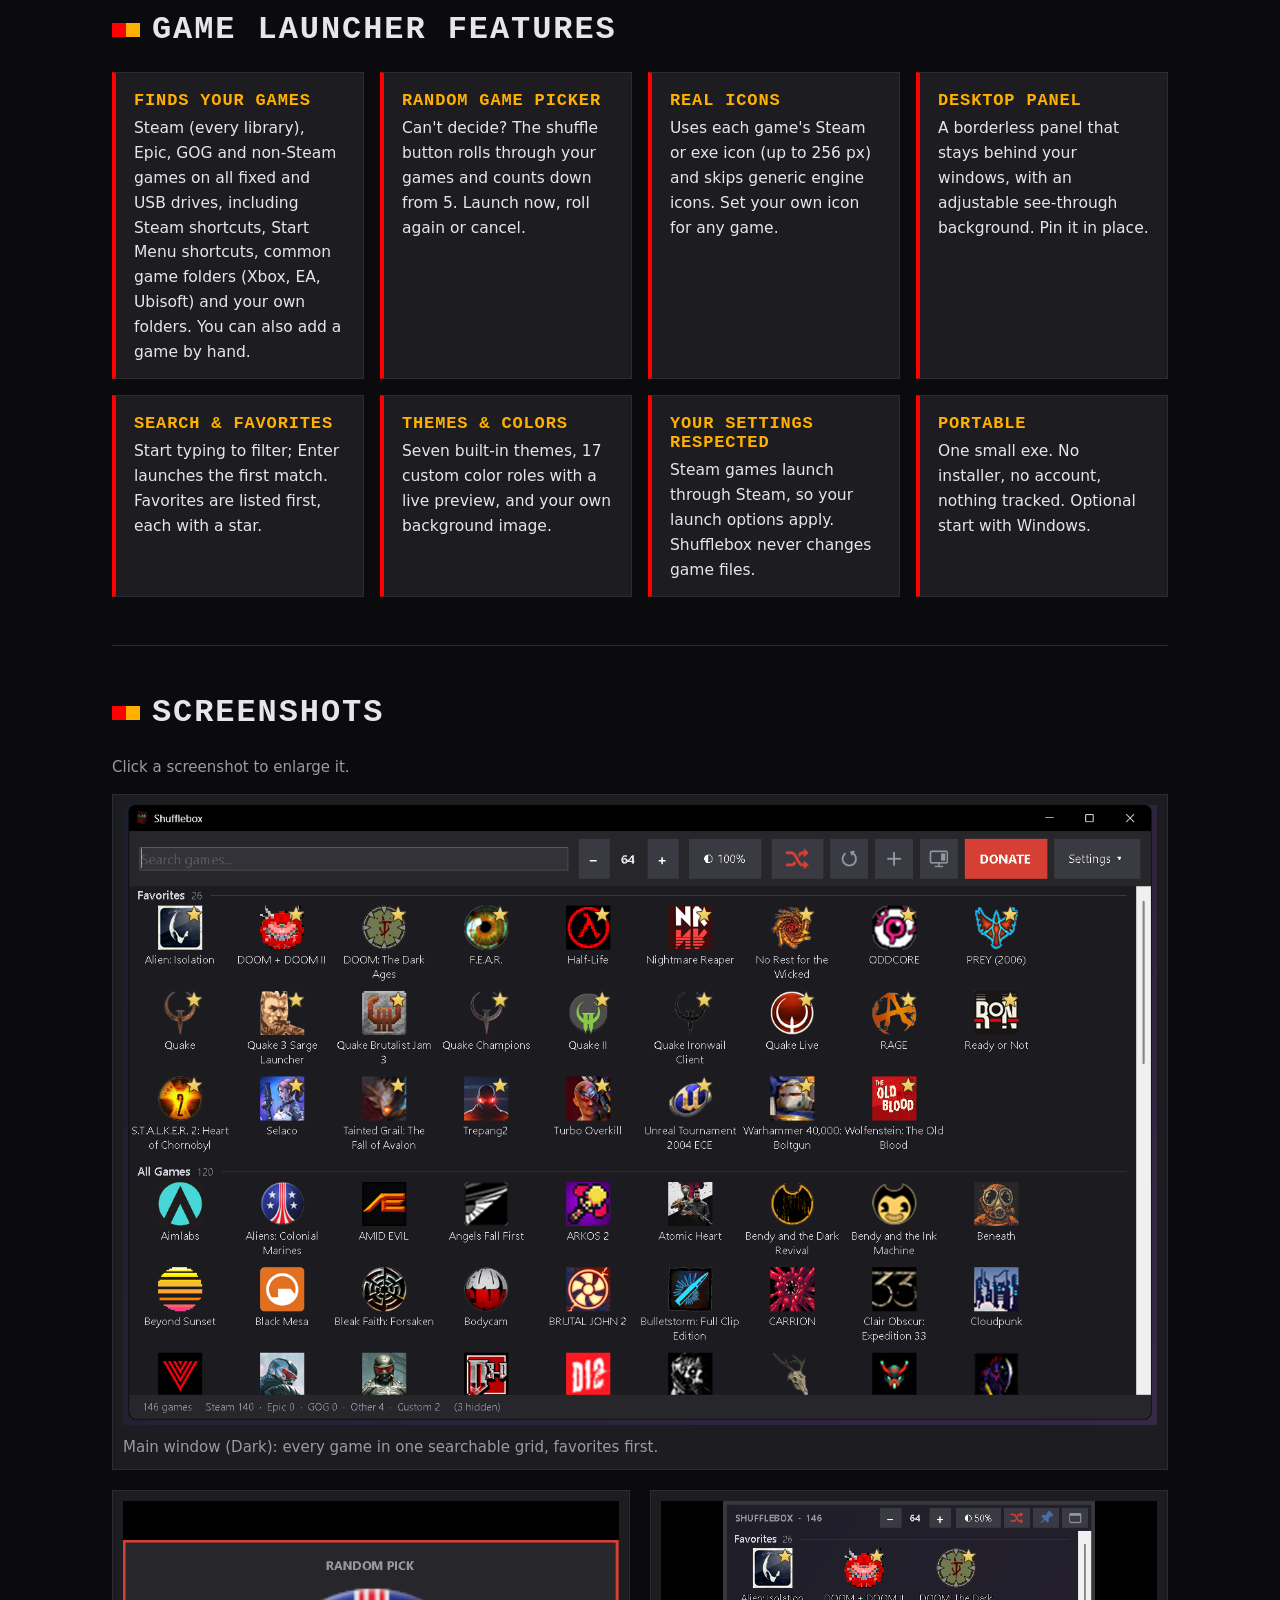
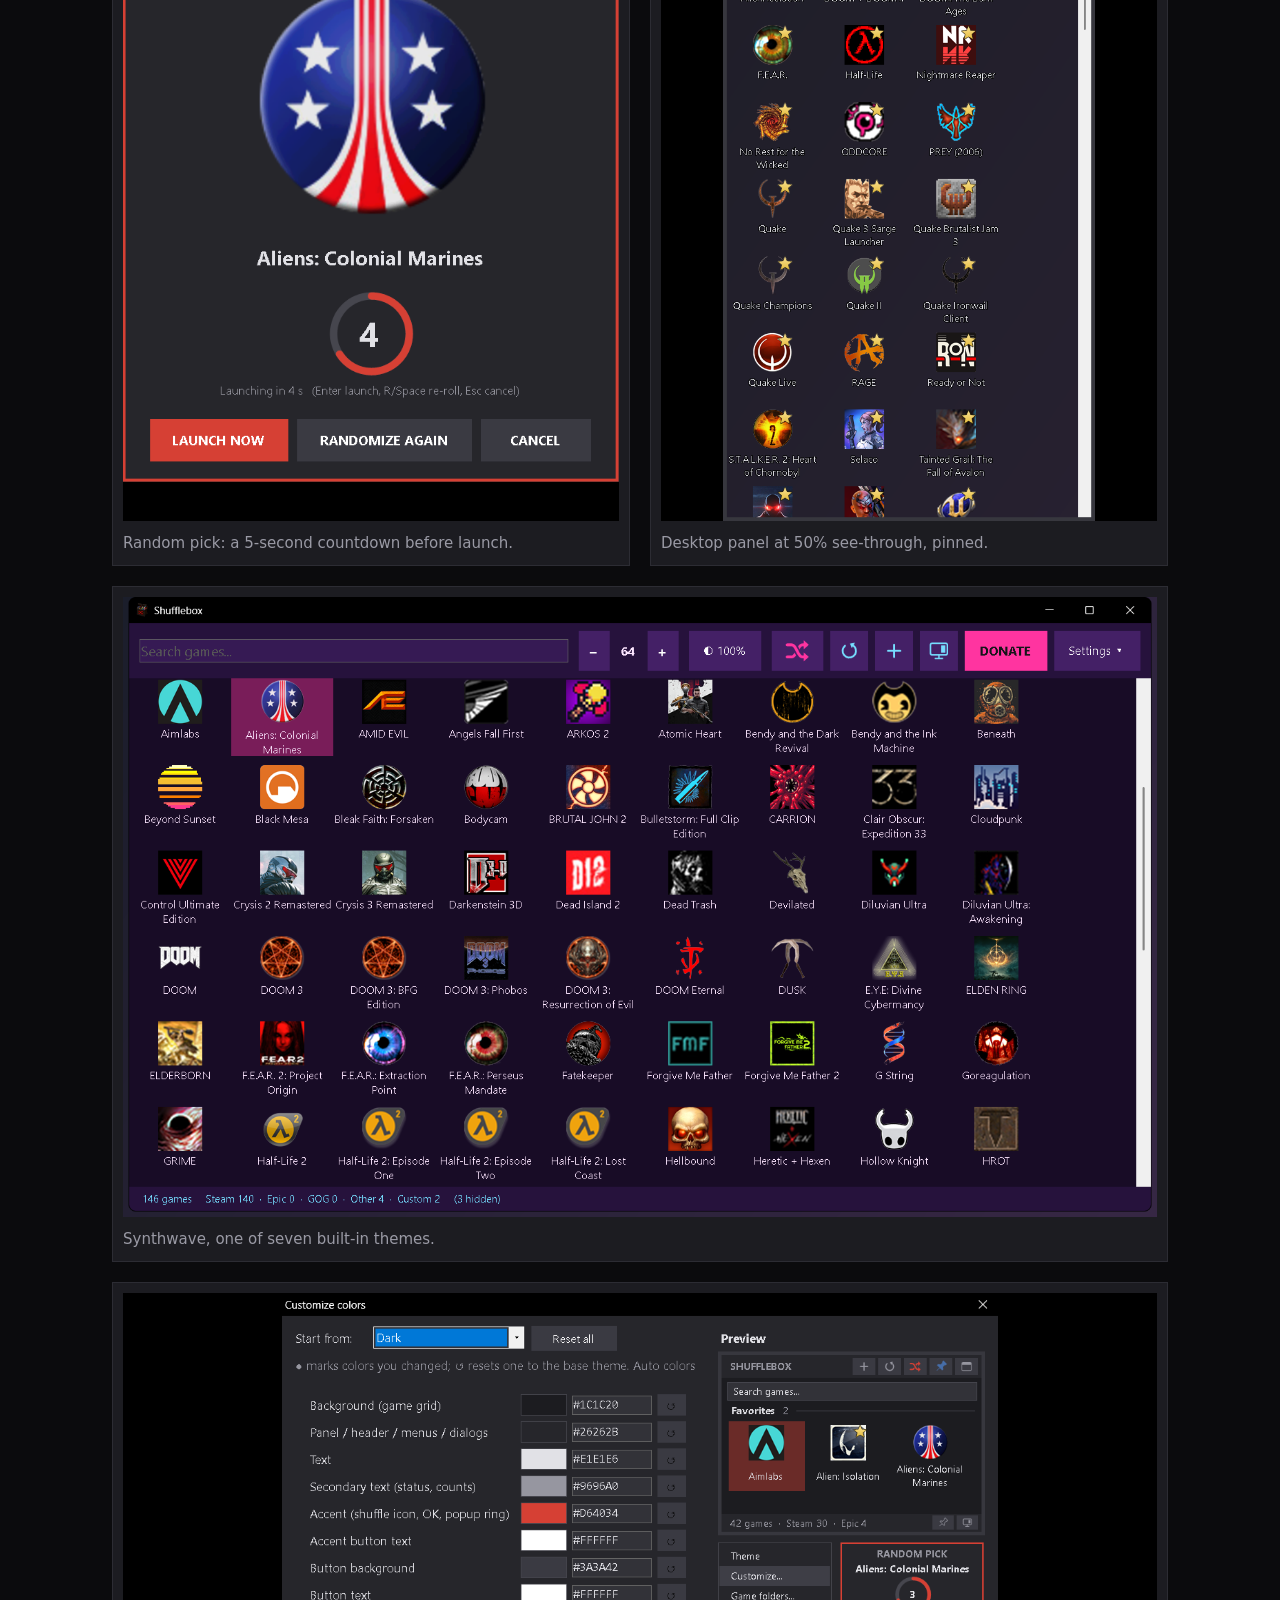
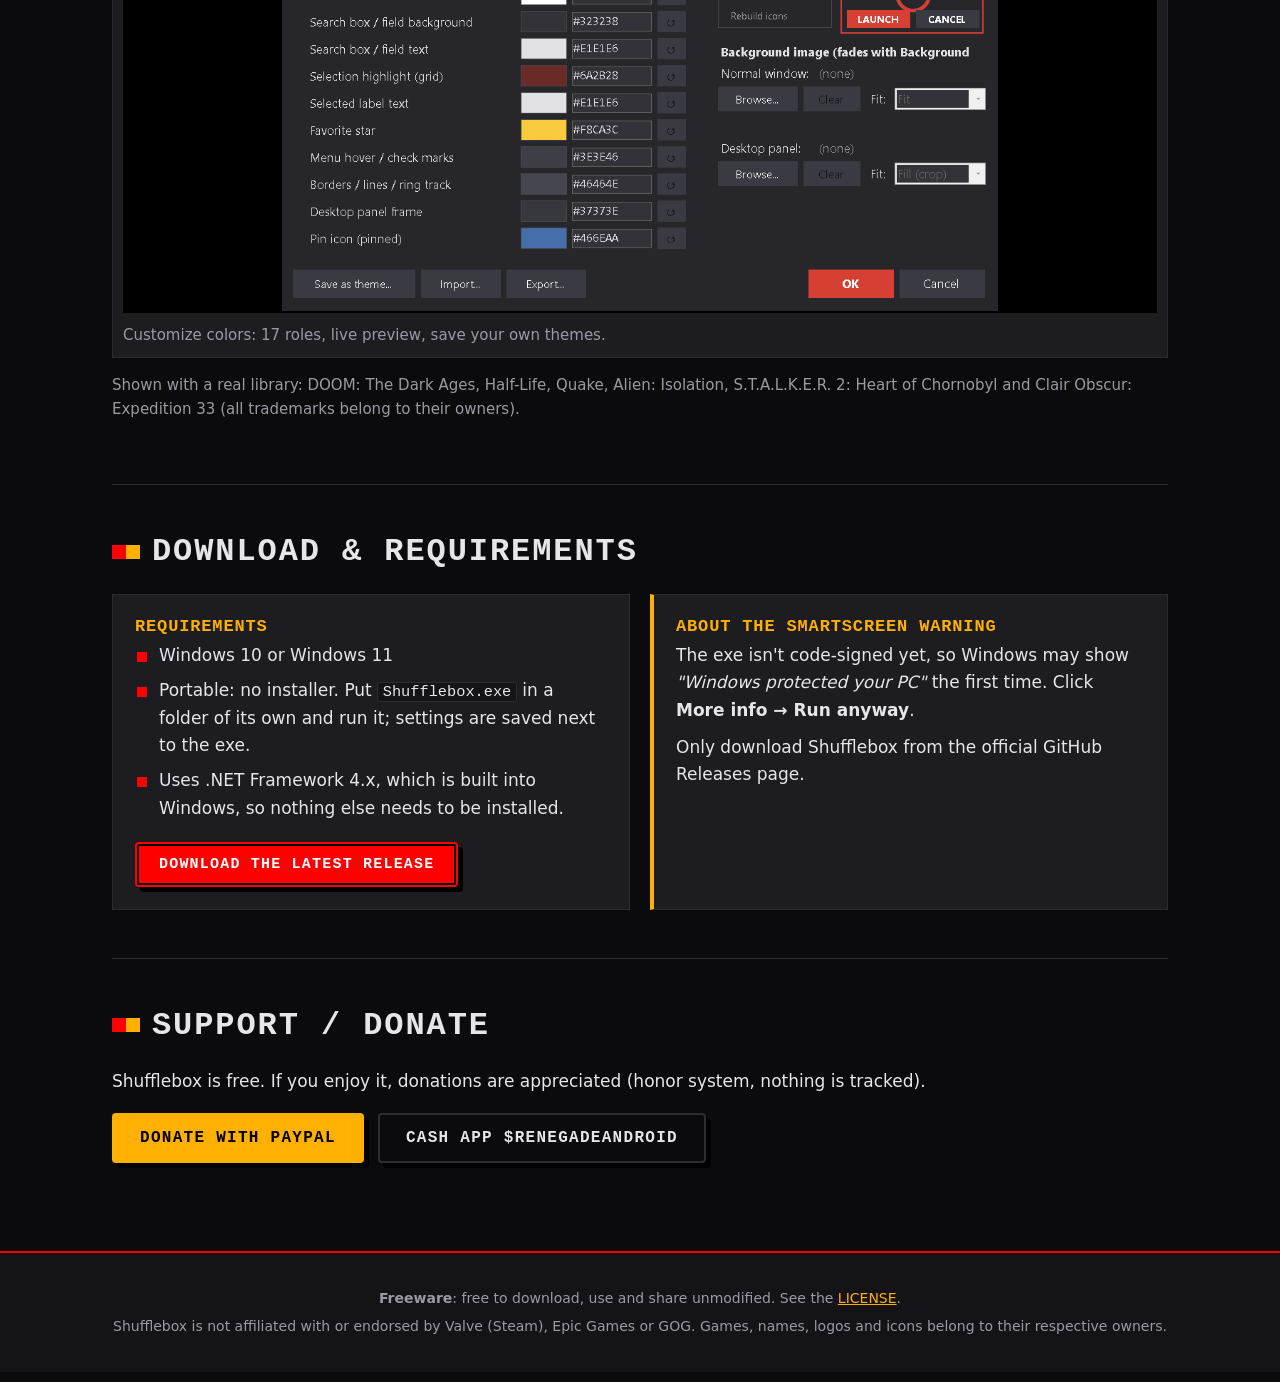
==== commit 0f1bfdc3: "Site: add a short caption naming games shown in the screenshots" ====
--- a/docs/index.html
+++ b/docs/index.html
@@ -123,6 +123,7 @@
           <figcaption>Customize colors: 17 roles, live preview, save your own themes.</figcaption>
         </figure>
       </div>
+      <p class="caption">Shown with a real library: DOOM: The Dark Ages, Half-Life, Quake, Alien: Isolation, S.T.A.L.K.E.R. 2: Heart of Chornobyl and Clair Obscur: Expedition 33 (all trademarks belong to their owners).</p>
     </section>
 
     <section id="download" class="section">
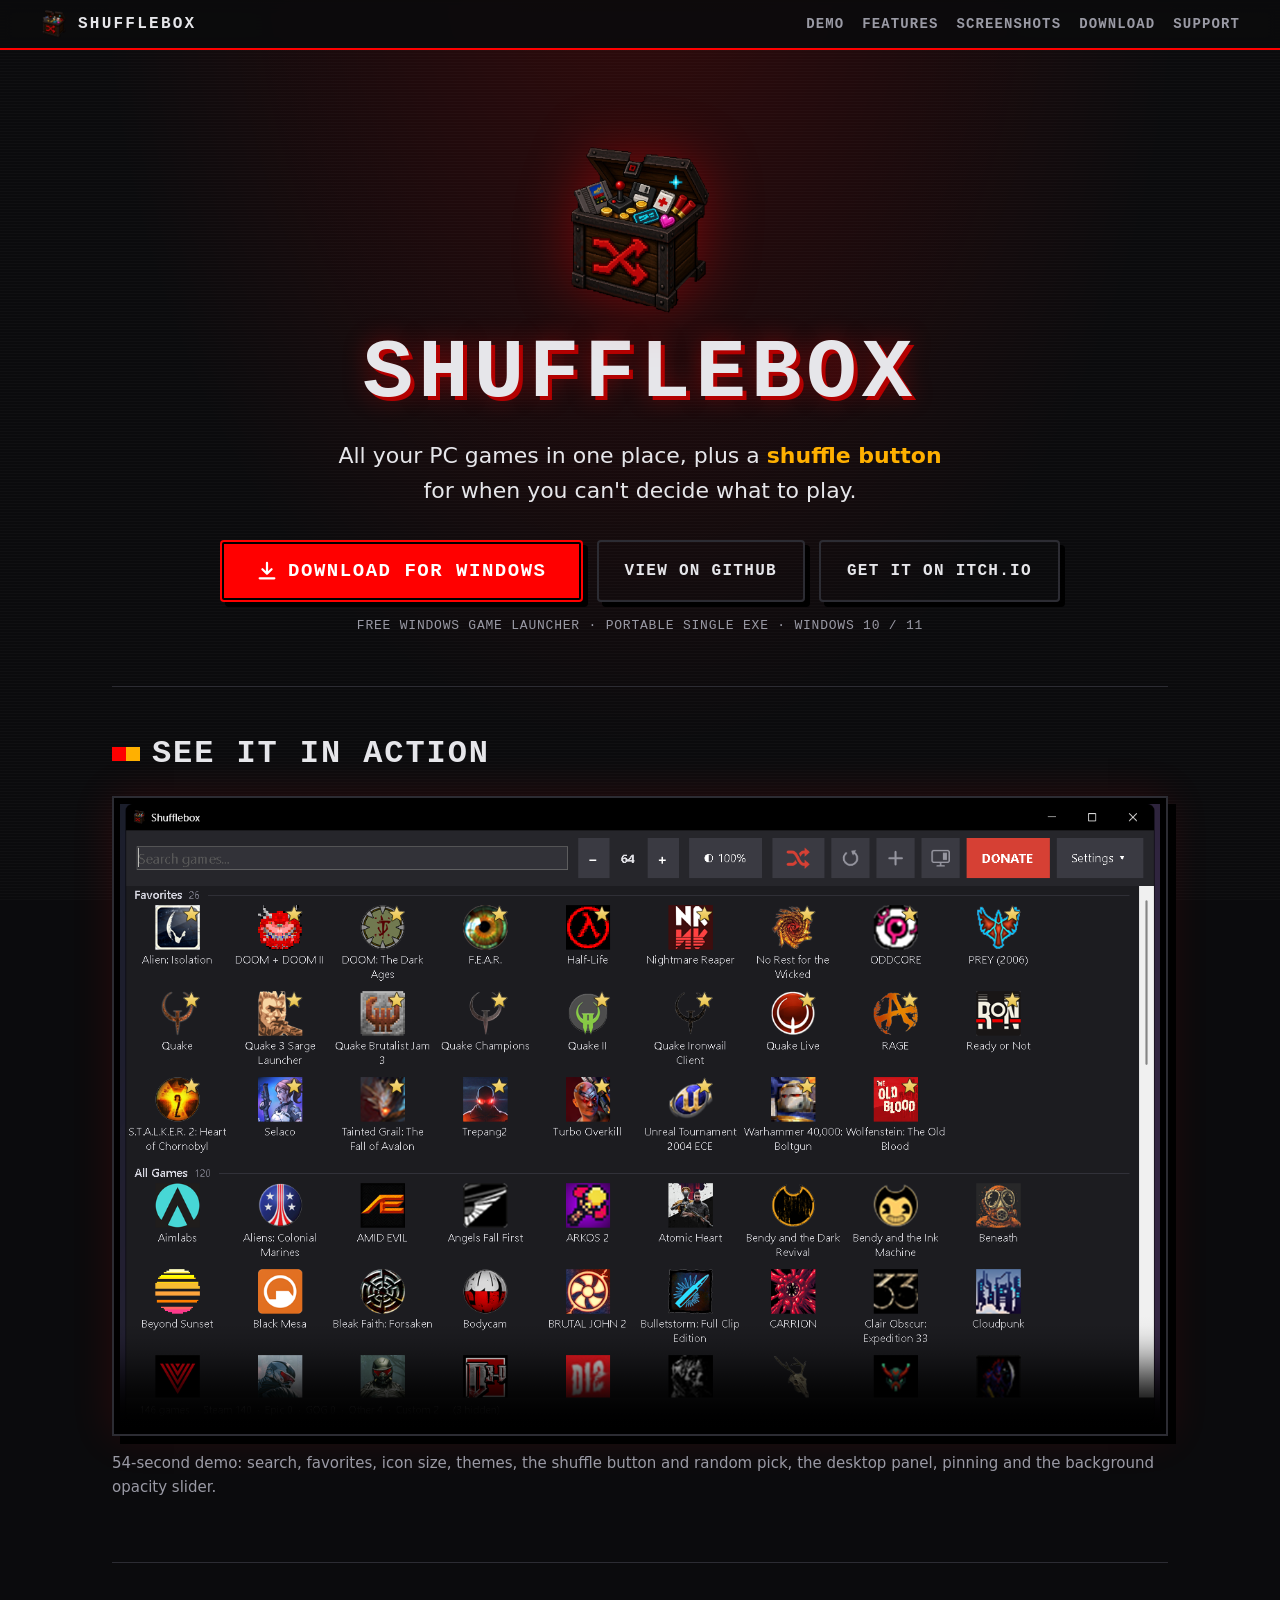
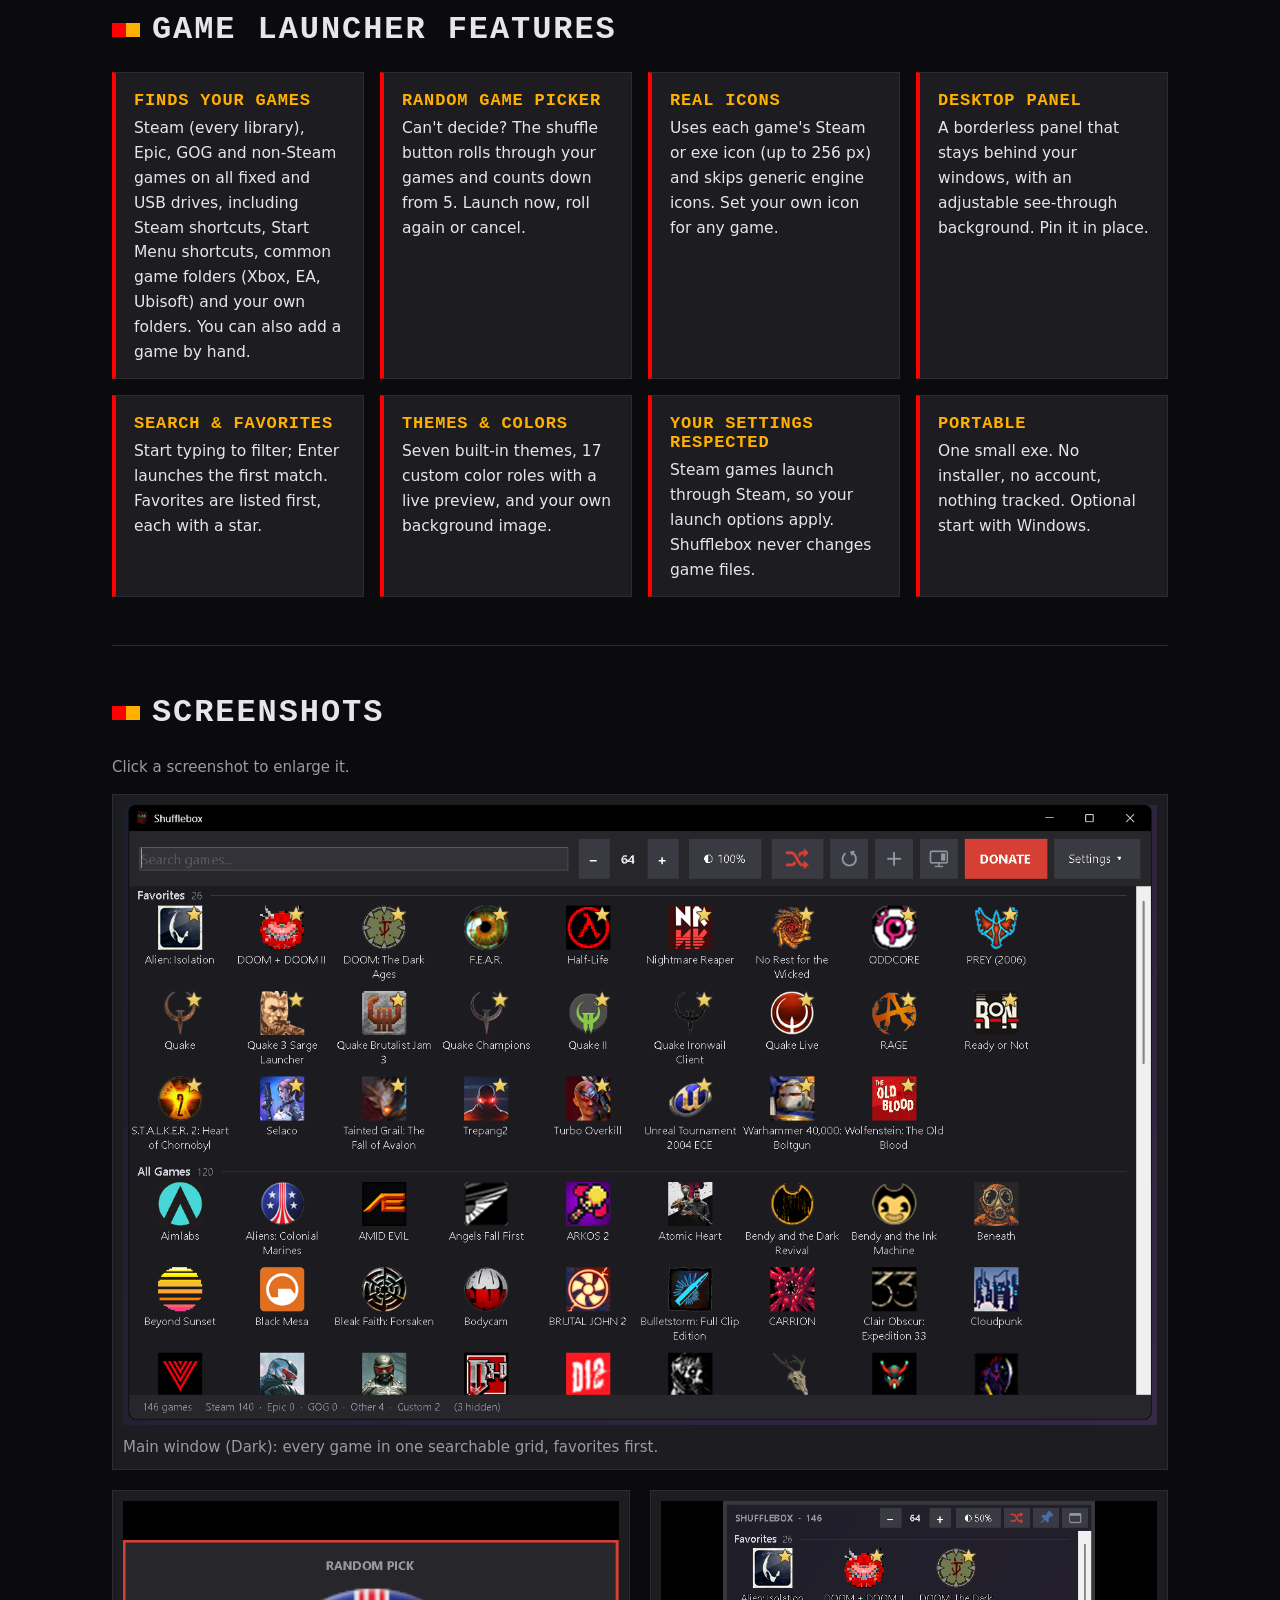
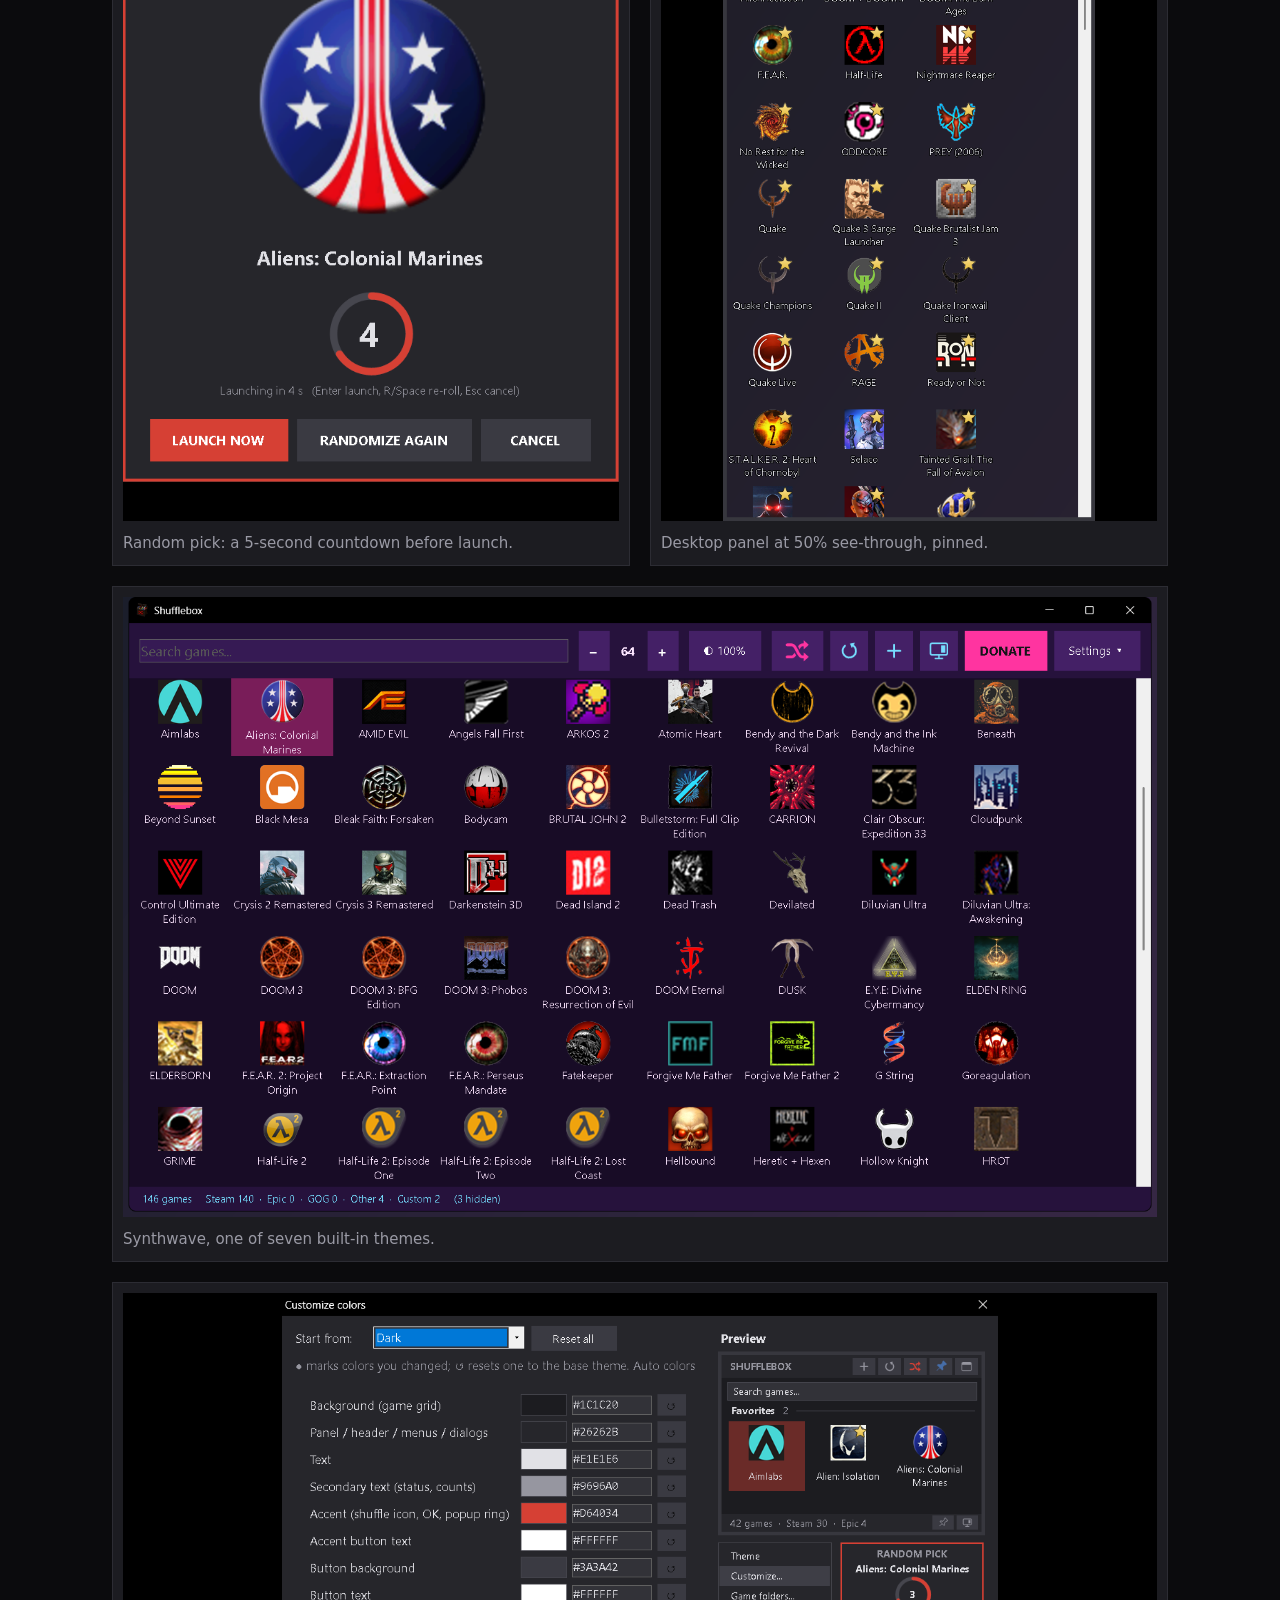
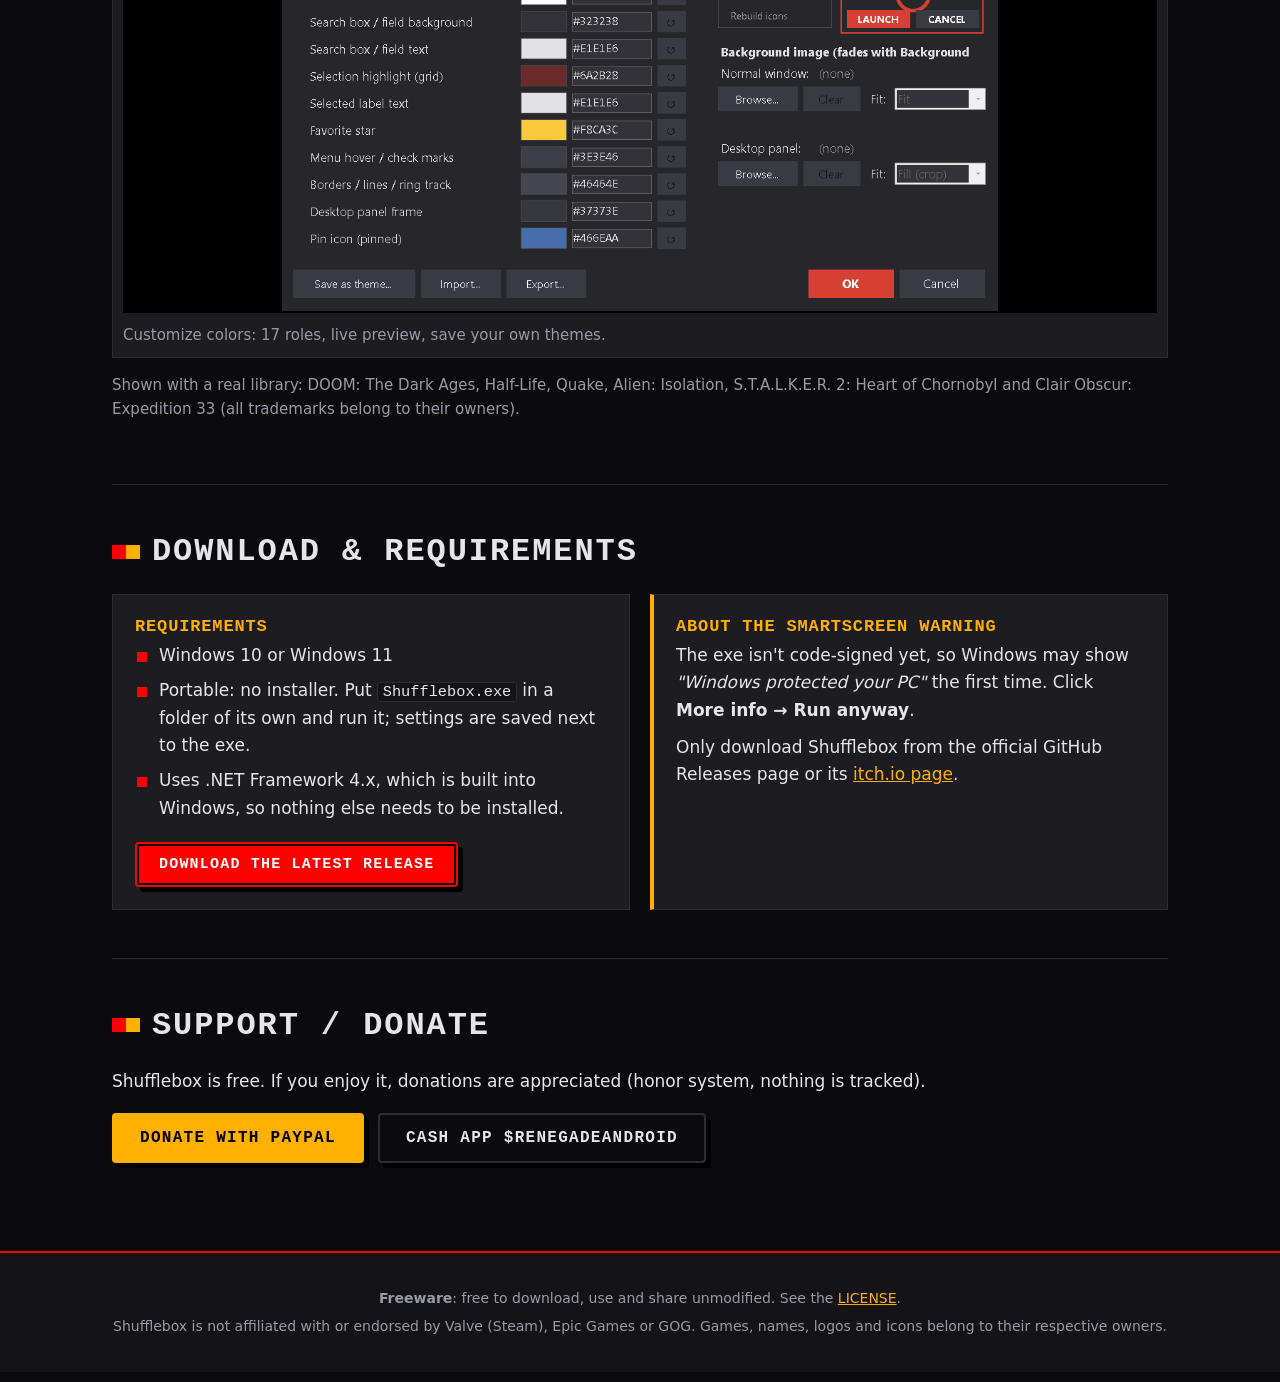
==== commit 24f67ebe: "Link itch.io page" ====
--- a/docs/index.html
+++ b/docs/index.html
@@ -3,6 +3,7 @@
 <head>
   <meta charset="utf-8">
   <meta name="viewport" content="width=device-width, initial-scale=1">
+  <meta name="google-site-verification" content="aMuSjA3qIZt7YN-uuP02wrQcIDuqKVhJbg9bY3Musd8" />
   <title>Shufflebox: free Windows game launcher with a random game picker</title>
   <meta name="description" content="Shufflebox is a free, portable Windows game launcher. It finds your Steam, Epic, GOG and non-Steam games on every drive, shows them with their real icons, and picks a random game when you can't decide.">
   <link rel="canonical" href="https://renegade-android.github.io/Shufflebox/">
@@ -38,6 +39,7 @@
     "downloadUrl": "https://github.com/RENEGADE-ANDROiD/Shufflebox/releases/latest",
     "screenshot": "https://renegade-android.github.io/Shufflebox/screenshots/main-dark.png",
     "image": "https://renegade-android.github.io/Shufflebox/shufflebox-icon.png",
+    "sameAs": ["https://renegade-android.itch.io/shufflebox", "https://github.com/RENEGADE-ANDROiD/Shufflebox"],
     "author": { "@type": "Person", "name": "RENEGADE ANDROiD", "url": "https://github.com/RENEGADE-ANDROiD" }
   }
   </script>
@@ -69,6 +71,7 @@
           Download for Windows
         </a>
         <a class="btn btn-secondary" href="https://github.com/RENEGADE-ANDROiD/Shufflebox">View on GitHub</a>
+        <a class="btn btn-secondary" href="https://renegade-android.itch.io/shufflebox">Get it on itch.io</a>
       </div>
       <p class="fineprint">Free Windows game launcher &middot; Portable single exe &middot; Windows 10 / 11</p>
     </section>
@@ -141,7 +144,7 @@
         <div class="card note">
           <h3>About the SmartScreen warning</h3>
           <p>The exe isn't code-signed yet, so Windows may show <em>"Windows protected your PC"</em> the first time. Click <strong>More info &rarr; Run anyway</strong>.</p>
-          <p>Only download Shufflebox from the official GitHub Releases page.</p>
+          <p>Only download Shufflebox from the official GitHub Releases page or its <a href="https://renegade-android.itch.io/shufflebox">itch.io page</a>.</p>
         </div>
       </div>
     </section>
